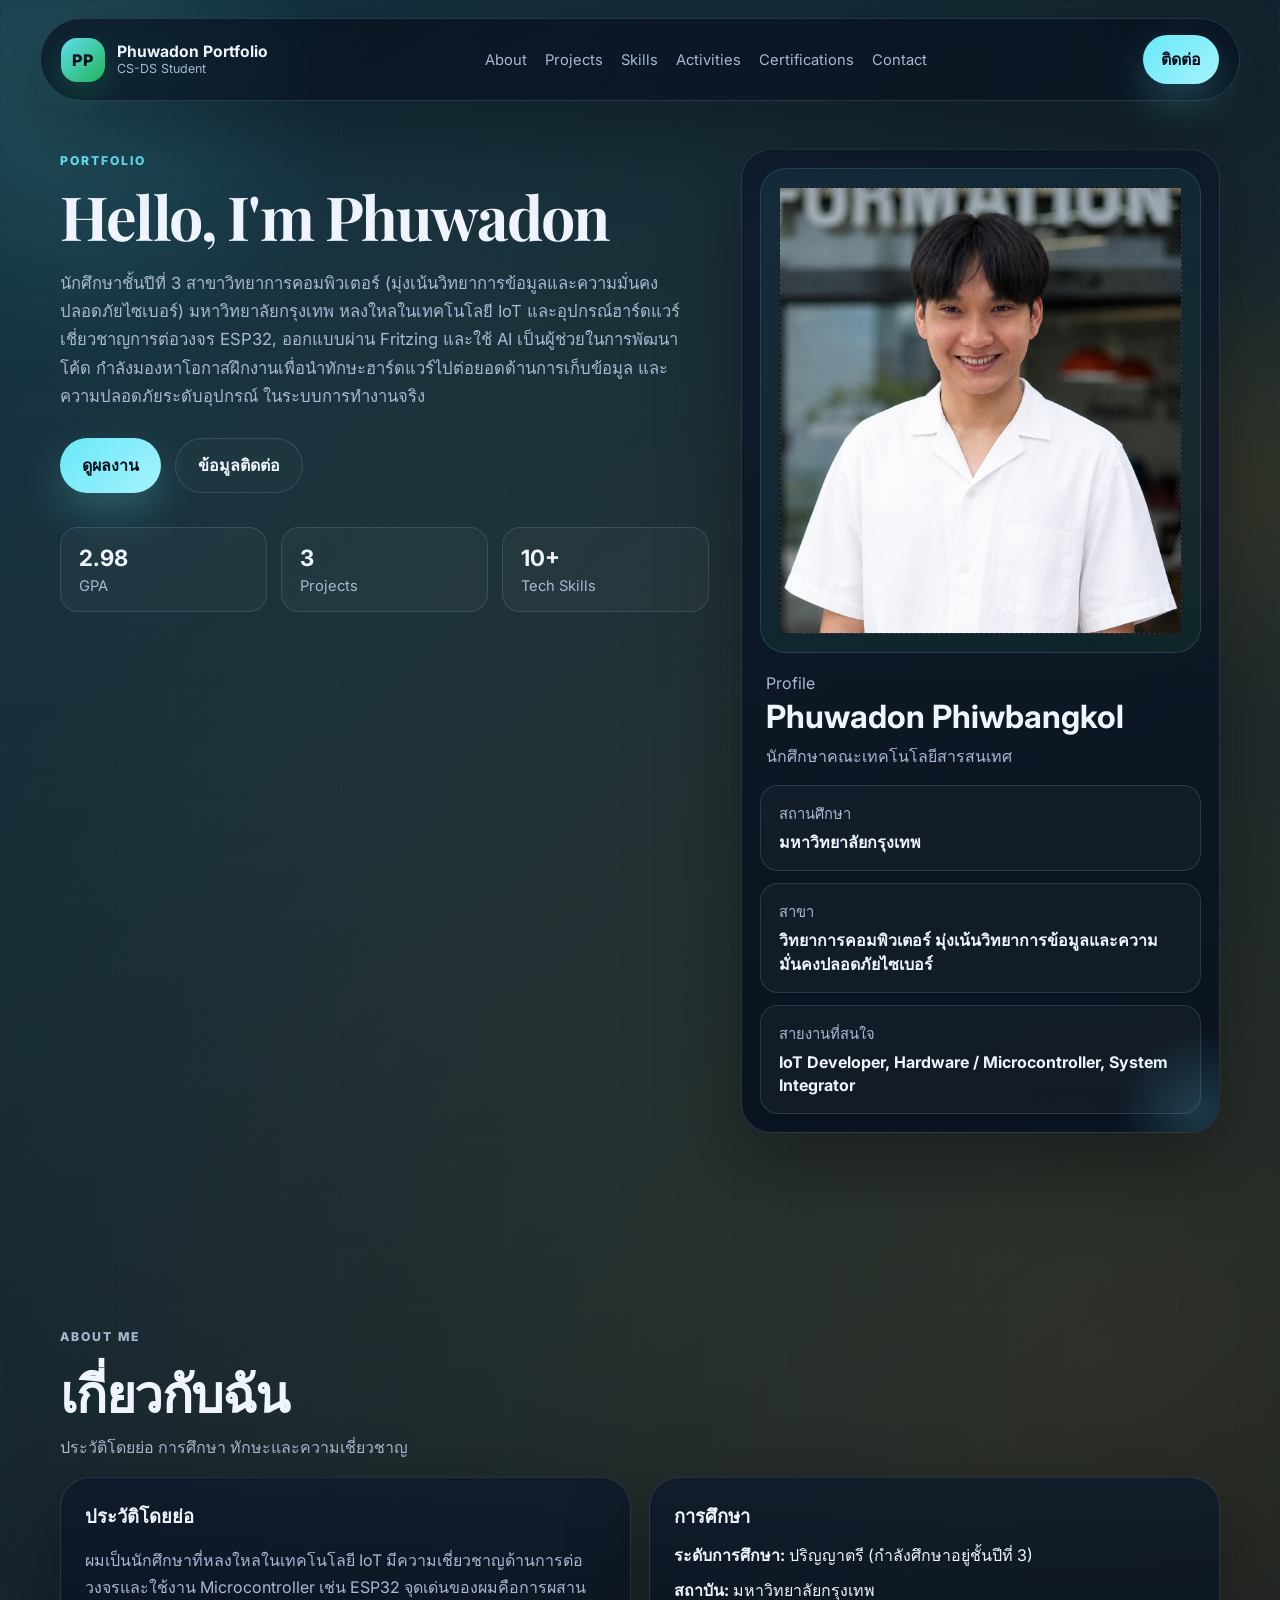
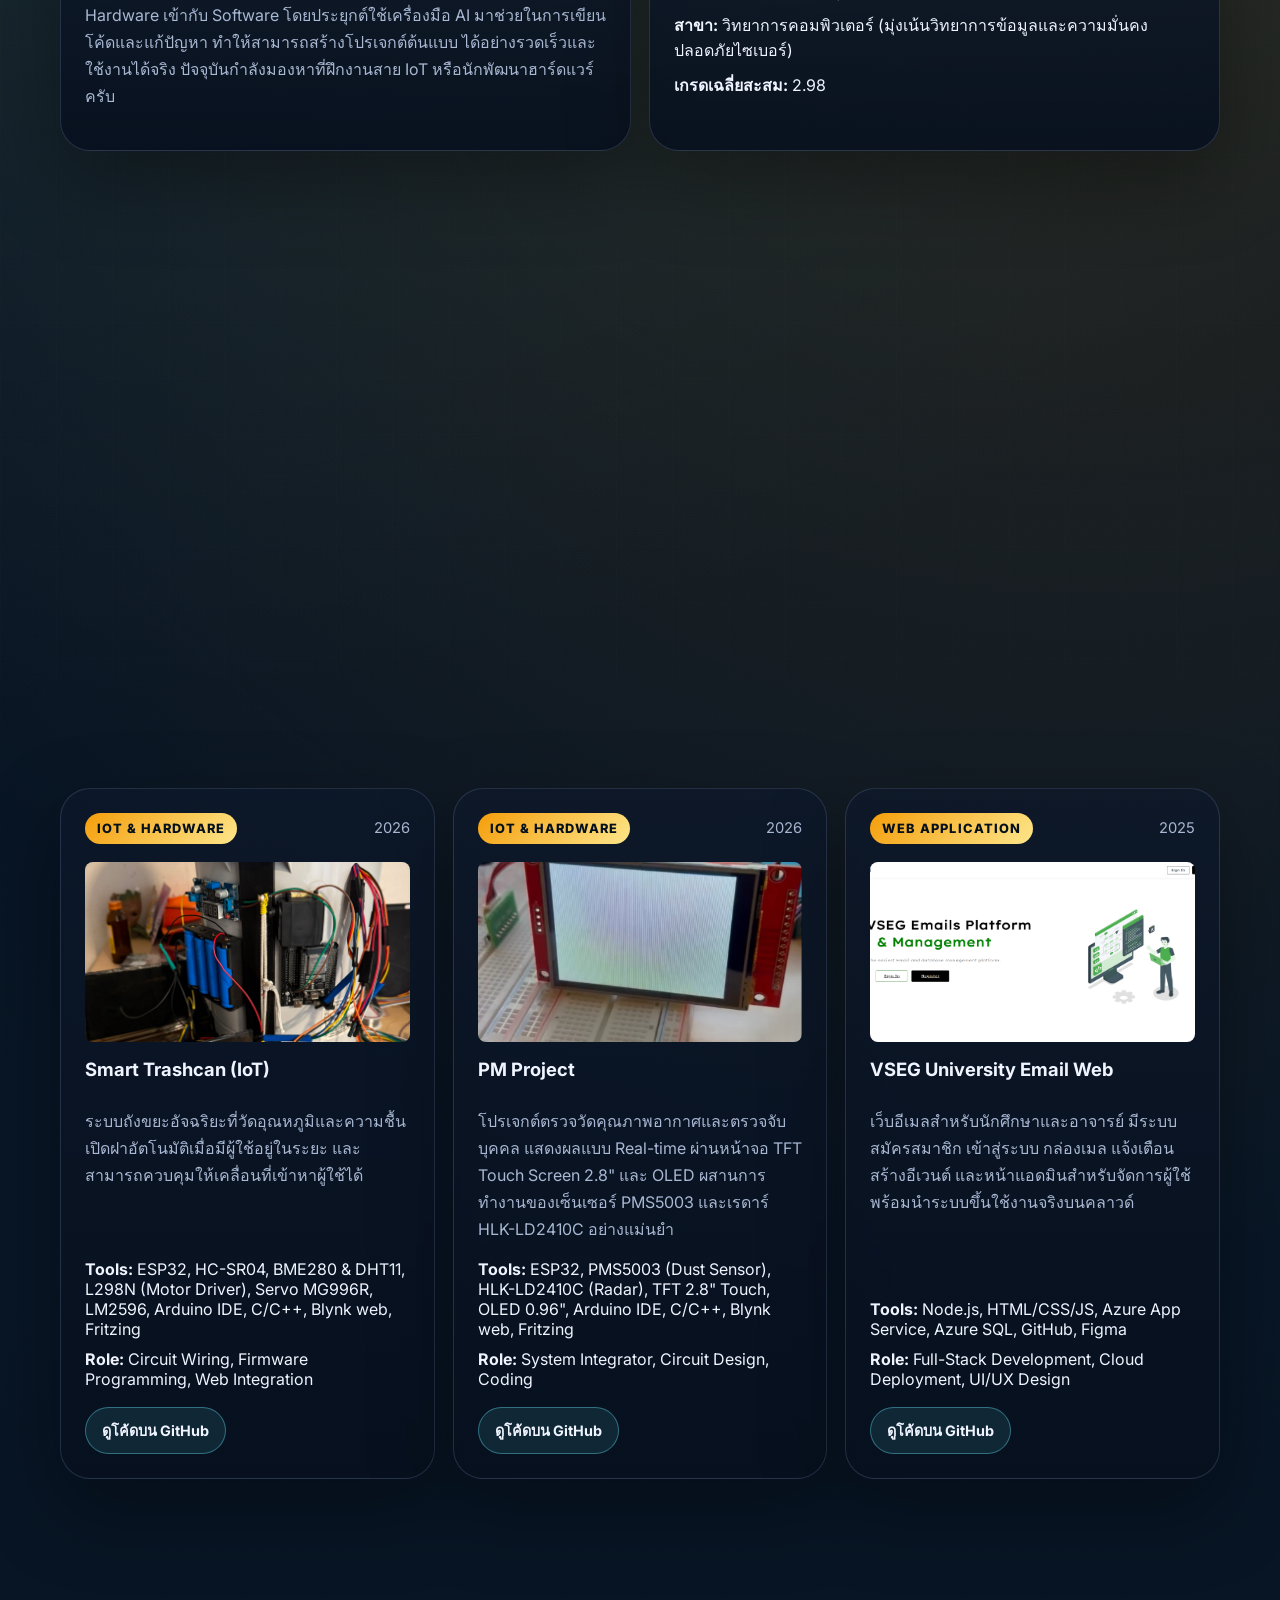
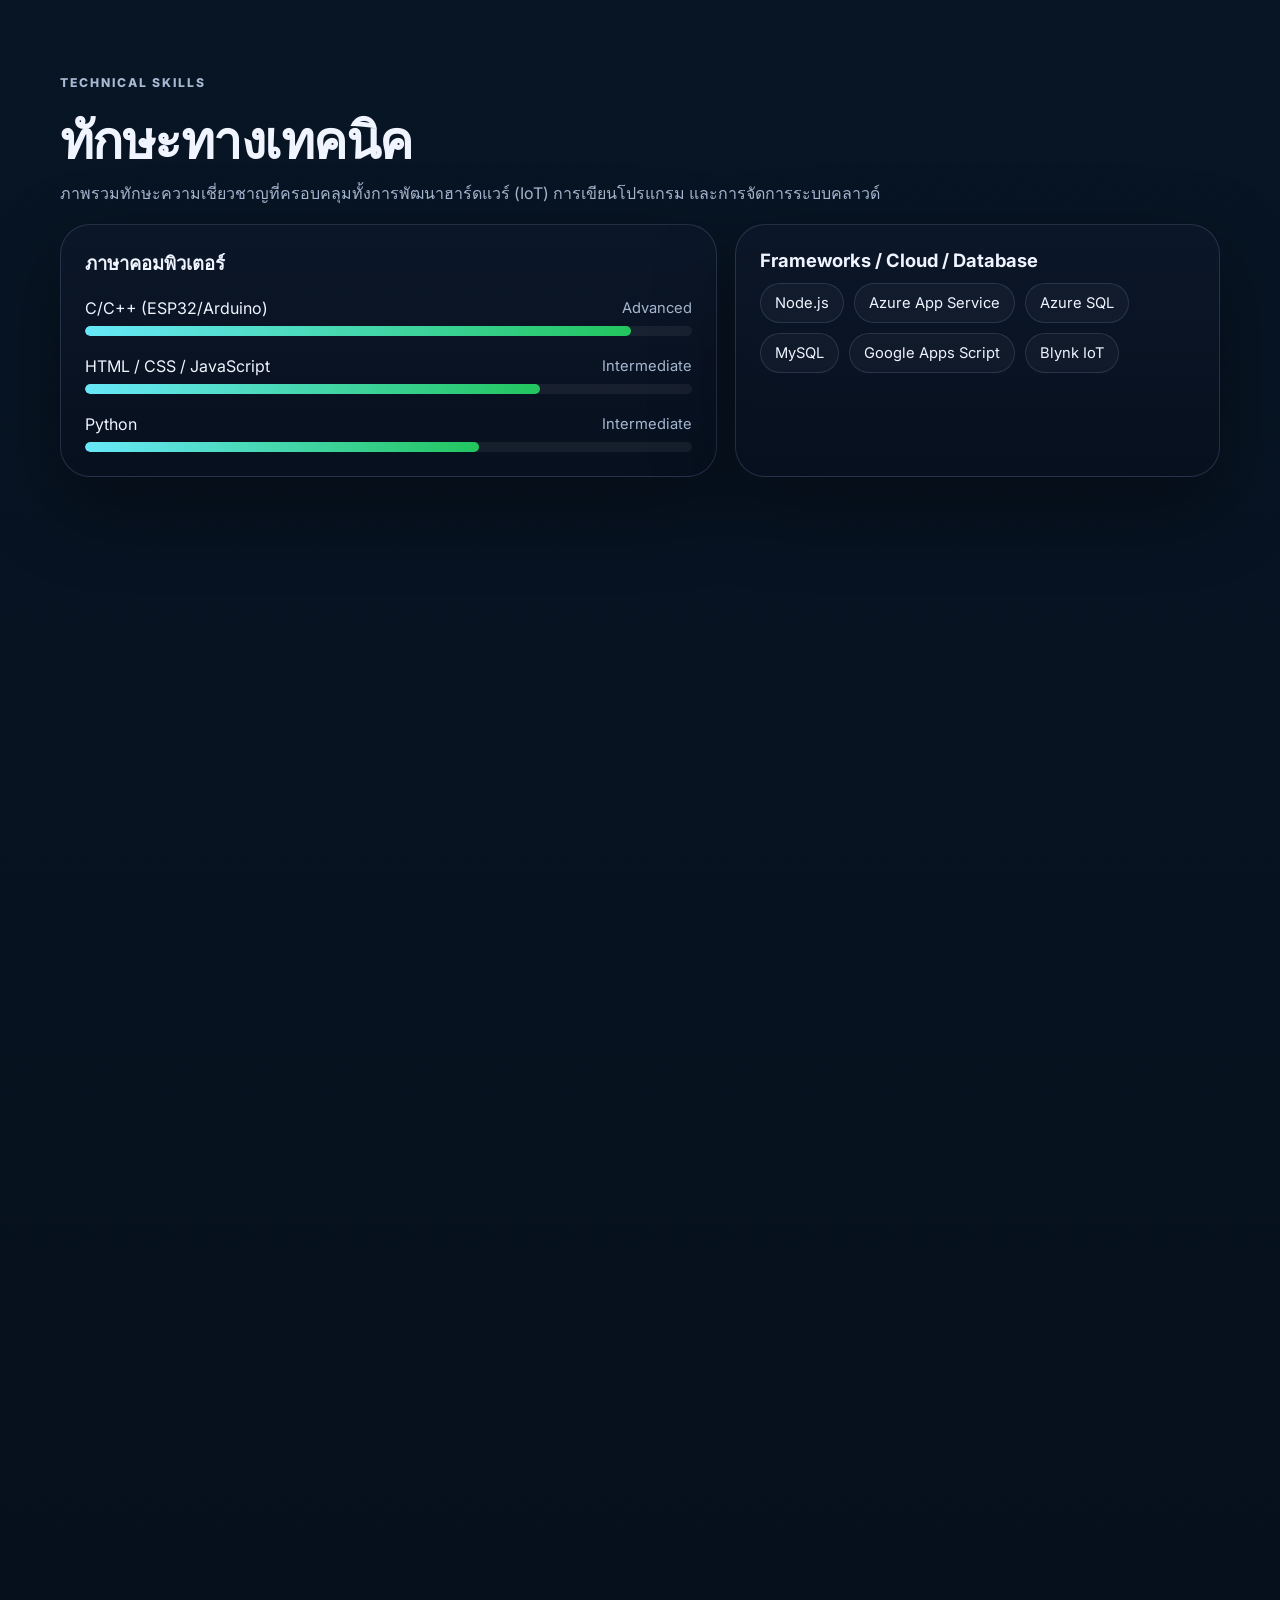
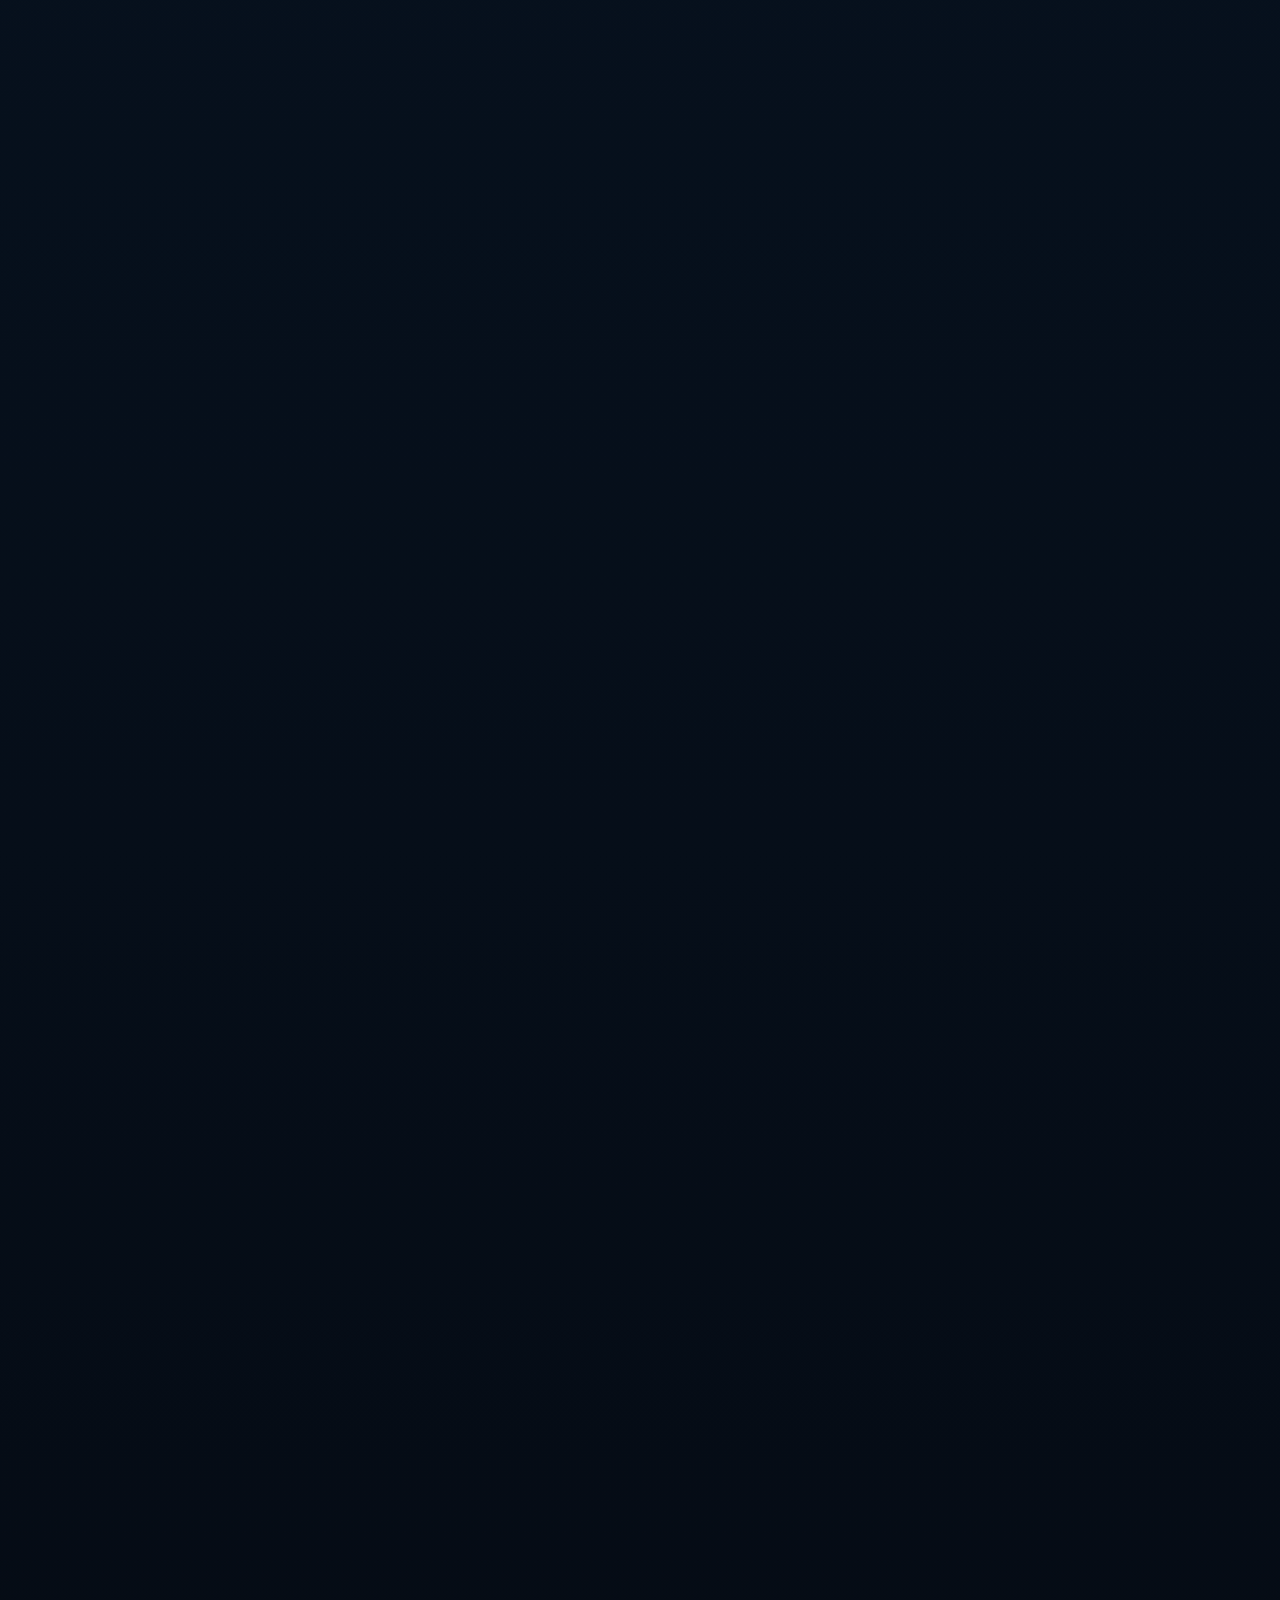
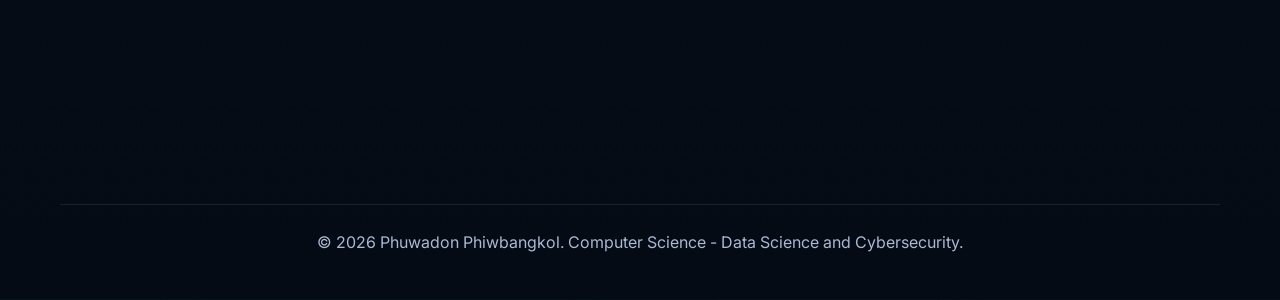
==== index.html @ 5032cbe2 "Initial portfolio" ====
<!doctype html>
<html lang="th">
  <head>
    <meta charset="UTF-8" />
    <meta name="viewport" content="width=device-width, initial-scale=1.0" />
    <meta name="description" content="Web Portfolio" />
    <title>Web Portfolio | Phuwadon Phiwbangkol</title>
    <link rel="preconnect" href="https://fonts.googleapis.com" />
    <link rel="preconnect" href="https://fonts.gstatic.com" crossorigin />
    <link href="https://fonts.googleapis.com/css2?family=Inter:wght@400;500;600;700;800&family=Playfair+Display:wght@600;700;800&display=swap" rel="stylesheet" />
    <link rel="stylesheet" href="style.css" />
  </head>
  <body>
    <div class="aurora aurora-left"></div>
    <div class="aurora aurora-right"></div>

    <header class="topbar">
      <a class="brand" href="#home" aria-label="ไปยังหน้าแรก">
        <span class="brand-mark">PP</span>
        <span class="brand-text">
          <strong>Phuwadon Portfolio</strong>
          <small>CS-DS Student</small>
        </span>
      </a>

      <nav class="nav" aria-label="เมนูหลัก">
        <a href="#about">About</a>
        <a href="#projects">Projects</a>
        <a href="#skills">Skills</a>
        <a href="#activities">Activities</a>
        <a href="#certifications">Certifications</a>
        <a href="#contact">Contact</a>
      </nav>

      <a class="cta cta-small" href="#contact">ติดต่อ</a>
    </header>

    <main>
      <section class="hero section" id="home">
        <div class="hero-copy reveal">
          <p class="eyebrow">Portfolio</p>
          <h1>Hello, I'm Phuwadon</h1>
          <p class="hero-text">
            นักศึกษาชั้นปีที่ 3 สาขาวิทยาการคอมพิวเตอร์ (มุ่งเน้นวิทยาการข้อมูลและความมั่นคงปลอดภัยไซเบอร์) มหาวิทยาลัยกรุงเทพ หลงใหลในเทคโนโลยี IoT และอุปกรณ์ฮาร์ดแวร์ เชี่ยวชาญการต่อวงจร ESP32, ออกแบบผ่าน Fritzing และใช้ AI เป็นผู้ช่วยในการพัฒนาโค้ด กำลังมองหาโอกาสฝึกงานเพื่อนำทักษะฮาร์ดแวร์ไปต่อยอดด้านการเก็บข้อมูล และความปลอดภัยระดับอุปกรณ์ ในระบบการทำงานจริง
          </p>

          <div class="hero-actions">
            <a class="cta" href="#projects">ดูผลงาน</a>
            <a class="ghost" href="#contact">ข้อมูลติดต่อ</a>
          </div>

          <div class="hero-stats">
            <article>
                <strong>2.98</strong>
                <span>GPA</span>
            </article>
            <article>
                <strong>3</strong>
                <span>Projects</span>
            </article>
            <article>
                <strong>10+</strong>
                <span>Tech Skills</span>
            </article>
            </div>
        </div>

        <div class="hero-card reveal">
          <div class="profile-frame">
            <div class="profile-avatar" aria-hidden="true">
              <img data-caption="รูปโปรไฟล์ของ Phuwadon Phiwbangkol" src="images/Profile.png" alt="รูปโปรไฟล์ของ Phuwadon Phiwbangkol" style="width: 100%; height: 100%; object-fit: cover;">
            </div>
          </div>
          <div class="profile-info">
            <p class="profile-tag">Profile</p>
            <h2>Phuwadon Phiwbangkol</h2>
            <p class="profile-role">นักศึกษาคณะเทคโนโลยีสารสนเทศ</p>
          </div>
          <div class="quick-facts">
            <div>
              <span>สถานศึกษา</span>
              <strong>มหาวิทยาลัยกรุงเทพ</strong>
            </div>
            <div>
              <span>สาขา</span>
              <strong>วิทยาการคอมพิวเตอร์ มุ่งเน้นวิทยาการข้อมูลและความมั่นคงปลอดภัยไซเบอร์</strong>
            </div>
            <div>
              <span>สายงานที่สนใจ</span>
              <strong>IoT Developer, Hardware / Microcontroller, System Integrator</strong>
            </div>
          </div>
        </div>
      </section>

      <section class="section split-section" id="about">
        <div class="section-heading reveal">
          <p class="eyebrow">About Me</p>
          <h2>เกี่ยวกับฉัน</h2>
          <p>ประวัติโดยย่อ การศึกษา ทักษะและความเชี่ยวชาญ</p>
        </div>

        <div class="info-grid">
          <article class="panel reveal">
            <h3>ประวัติโดยย่อ</h3>
            <p>
              ผมเป็นนักศึกษาที่หลงใหลในเทคโนโลยี IoT มีความเชี่ยวชาญด้านการต่อวงจรและใช้งาน Microcontroller เช่น ESP32 จุดเด่นของผมคือการผสาน Hardware เข้ากับ Software โดยประยุกต์ใช้เครื่องมือ AI มาช่วยในการเขียนโค้ดและแก้ปัญหา ทำให้สามารถสร้างโปรเจกต์ต้นแบบ ได้อย่างรวดเร็วและใช้งานได้จริง ปัจจุบันกำลังมองหาที่ฝึกงานสาย IoT หรือนักพัฒนาฮาร์ดแวร์ครับ
            </p>
          </article>

          <article class="panel reveal">
            <h3>การศึกษา</h3>
            <ul class="detail-list">
              <li><strong>ระดับการศึกษา:</strong> ปริญญาตรี (กำลังศึกษาอยู่ชั้นปีที่ 3)</li>
              <li><strong>สถาบัน:</strong> มหาวิทยาลัยกรุงเทพ</li>
              <li><strong>สาขา:</strong> วิทยาการคอมพิวเตอร์ (มุ่งเน้นวิทยาการข้อมูลและความมั่นคงปลอดภัยไซเบอร์)</li>
              <li><strong>เกรดเฉลี่ยสะสม:</strong> 2.98</li>
            </ul>
          </article>

          <article class="panel reveal">
            <h3>ทักษะและความเชี่ยวชาญ</h3>
            <ul class="chips">
              <li>ESP32 / Arduino</li>
              <li>Circuit & Wiring</li>
              <li>IoT & Sensors</li>
              <li>Fritzing</li>
              <li>Figma (UI/UX Design)</li>
              <li>AI-Assisted Coding</li>
              <li>HTML / CSS / JS</li>
              <li>C/C++ & Python</li>
              <li>Google Apps Script</li>
            </ul>
          </article>

          <article class="panel reveal">
            <h3>ประสบการณ์ที่เกี่ยวข้อง</h3>
            <p>
              ผมได้ผ่านการทำโปรเจกต์รายวิชามาหลายชิ้น ทั้งด้าน IoT และระบบเว็บไซต์ โดยรับผิดชอบตั้งแต่การออกแบบและต่อวงจรไมโครคอนโทรลเลอร์ (ESP32) การวางโครงสร้าง UI/UX ผ่าน Figma ไปจนถึงการเขียนโค้ดจริง นอกจากนี้ยังใช้ Git ในการทำงานร่วมกับทีม ซึ่งทำให้ผมเข้าใจภาพรวมของการพัฒนาระบบตั้งแต่การรับค่าจากฮาร์ดแวร์ไปจนถึงการแสดงผลบนซอฟต์แวร์ครับ
            </p>
          </article>
        </div>
      </section>

      <section class="section" id="projects">
        <div class="section-heading reveal">
          <p class="eyebrow">Projects</p>
          <h2>ผลงานเด่น</h2>
          <p>รวมผลงานโปรเจกต์ที่ครอบคลุมทั้งด้าน Hardware (IoT) และ Web Application (Full-Stack)</p>
        </div>

        <div class="card-grid">
          <article class="project-card project-link-card reveal" data-href="project-smart-trashcan.html" tabindex="0" aria-label="ดูรายละเอียดโปรเจกต์ Smart Trashcan">
            <div class="project-top">
              <span class="project-badge">IoT & Hardware</span>
              <span class="project-year">2026</span>
            </div>
            <div class="project-image" style="margin-bottom: 16px; border-radius: 8px; overflow: hidden;">
              <img src="PJ/Pj1_ST/realbin.jpg" alt="ชื่อโปรเจกต์" style="width: 100%; height: 180px; object-fit: cover; display: block;">
            </div>
            <h3>Smart Trashcan (IoT)</h3>
            <p>ระบบถังขยะอัจฉริยะที่วัดอุณหภูมิและความชื้น เปิดฝาอัตโนมัติเมื่อมีผู้ใช้อยู่ในระยะ และสามารถควบคุมให้เคลื่อนที่เข้าหาผู้ใช้ได้</p>
            <ul class="project-meta">
              <li><strong>Tools:</strong> ESP32, HC-SR04, BME280 & DHT11, L298N (Motor Driver), Servo MG996R, LM2596, Arduino IDE, C/C++, Blynk web, Fritzing</li>
              <li><strong>Role:</strong> Circuit Wiring, Firmware Programming, Web Integration</li>
            </ul>
            <div class="project-actions">
              <a class="project-button" href="https://github.com/Phuwadon999/Smart_TrashCan" target="_blank" rel="noreferrer noopener">ดูโค้ดบน GitHub</a>
            </div>
          </article>

          <article class="project-card project-link-card reveal" data-href="project-pm.html" tabindex="0" aria-label="ดูรายละเอียดโปรเจกต์ PM">
            <div class="project-top">
              <span class="project-badge">IoT & Hardware</span>
              <span class="project-year">2026</span>
            </div>
            <div class="project-image" style="margin-bottom: 16px; border-radius: 8px; overflow: hidden;">
              <img src="PJ/Pj2_PM/pm_real.jpg" alt="ชื่อโปรเจกต์" style="width: 100%; height: 180px; object-fit: cover; display: block;">
            </div>
            <h3>PM Project</h3>
            <p>โปรเจกต์ตรวจวัดคุณภาพอากาศและตรวจจับบุคคล แสดงผลแบบ Real-time ผ่านหน้าจอ TFT Touch Screen 2.8" และ OLED ผสานการทำงานของเซ็นเซอร์ PMS5003 และเรดาร์ HLK-LD2410C อย่างแม่นยำ</p>
            <ul class="project-meta">
              <li><strong>Tools:</strong> ESP32, PMS5003 (Dust Sensor), HLK-LD2410C (Radar), TFT 2.8" Touch, OLED 0.96", Arduino IDE, C/C++, Blynk web, Fritzing</li>
              <li><strong>Role:</strong> System Integrator, Circuit Design, Coding</li>
            </ul>
            <div class="project-actions">
              <a class="project-button" href="https://github.com/Phuwadon999/PM" target="_blank" rel="noreferrer noopener">ดูโค้ดบน GitHub</a>
            </div>
          </article>

          <article class="project-card project-link-card reveal" data-href="project-vseg-email.html" tabindex="0" aria-label="ดูรายละเอียดโปรเจกต์ VSEG Email">
            <div class="project-top">
              <span class="project-badge">Web Application</span>
              <span class="project-year">2025</span>
            </div>
            <div class="project-image" style="margin-bottom: 16px; border-radius: 8px; overflow: hidden;">
              <img src="PJ/Pj3_emailweb/Homepage.png" alt="ชื่อโปรเจกต์" style="width: 100%; height: 180px; object-fit: cover; display: block;">
            </div>
            <h3>VSEG University Email Web</h3>
            <p>เว็บอีเมลสำหรับนักศึกษาและอาจารย์ มีระบบสมัครสมาชิก เข้าสู่ระบบ กล่องเมล แจ้งเตือน สร้างอีเวนต์ และหน้าแอดมินสำหรับจัดการผู้ใช้ พร้อมนำระบบขึ้นใช้งานจริงบนคลาวด์</p>
            <ul class="project-meta">
              <li><strong>Tools:</strong> Node.js, HTML/CSS/JS, Azure App Service, Azure SQL, GitHub, Figma</li>
              <li><strong>Role:</strong> Full-Stack Development, Cloud Deployment, UI/UX Design</li>
            </ul>
            <div class="project-actions">
              <a class="project-button" href="https://github.com/Phuwadon999/VSEG" target="_blank" rel="noreferrer noopener">ดูโค้ดบน GitHub</a>
            </div>
          </article>
        </div>
      </section>

      <section class="section" id="skills">
        <div class="section-heading reveal">
          <p class="eyebrow">Technical Skills</p>
          <h2>ทักษะทางเทคนิค</h2>
          <p>ภาพรวมทักษะความเชี่ยวชาญที่ครอบคลุมทั้งการพัฒนาฮาร์ดแวร์ (IoT) การเขียนโปรแกรม และการจัดการระบบคลาวด์</p>
        </div>

        <div class="skill-layout">
          <article class="panel reveal">
            <h3>ภาษาคอมพิวเตอร์</h3>
            <div class="skill-item"><span>C/C++ (ESP32/Arduino)</span><span>Advanced</span></div>
            <div class="skill-bar"><i style="width: 90%"></i></div>
            <div class="skill-item"><span>HTML / CSS / JavaScript</span><span>Intermediate</span></div>
            <div class="skill-bar"><i style="width: 75%"></i></div>
            <div class="skill-item"><span>Python</span><span>Intermediate</span></div>
            <div class="skill-bar"><i style="width: 65%"></i></div>
          </article>

          <article class="panel reveal">
            <h3>Frameworks / Cloud / Database</h3>
            <div class="skill-tags">
              <span>Node.js</span>
              <span>Azure App Service</span>
              <span>Azure SQL</span>
              <span>MySQL</span>
              <span>Google Apps Script</span>
              <span>Blynk IoT</span>
            </div>
          </article>

          <article class="panel reveal">
            <h3>เครื่องมือและเทคโนโลยี</h3>
            <ul class="detail-list">
              <li><strong>Hardware:</strong> ESP32, Sensor Modules, Motor Driver, Breadboard</li>
              <li><strong>Design:</strong> Fritzing, Figma</li>
              <li><strong>Coding:</strong> VS Code, Arduino IDE, AI-Assisted</li>
              <li><strong>Version Control:</strong> Git, GitHub</li>
              <li><strong>Deployment:</strong> Azure Cloud, Vercel</li>
            </ul>
          </article>
        </div>
      </section>

      <section class="section" id="activities">
        <div class="section-heading reveal">
          <p class="eyebrow">Activities and Contributions</p>
          <h2>กิจกรรมและการมีส่วนร่วม</h2>
          <p>ประสบการณ์นอกห้องเรียนและการเข้าร่วมสัมมนา เพื่ออัปเดตเทรนด์เทคโนโลยีและเตรียมความพร้อมสู่การทำงานจริง</p>
        </div>

        <div class="card-grid activity-grid">
          <article class="activity-card reveal">
            <div class="activity-image">
              <img class="zoomable" data-caption="BU Cyber Fortress Challenge & Career Expo" src="activity/activity1/a_001.jpg" alt="รูปกิจกรรม BU Cyber Fortress Challenge & Career Expo" />
            </div>
            <h3>BU Cyber Fortress Challenge & Career Expo</h3>
            <p style="color: #94a3b8; font-size: 0.9rem; margin-bottom: 16px;">10 กุมภาพันธ์ 2569 | มหาวิทยาลัยกรุงเทพ</p>
            <p><strong>บทบาท:</strong> เข้าร่วมฟังบรรยายจากผู้เชี่ยวชาญด้าน Tech Company และเก็บข้อมูลจัดทำอินโฟกราฟิก</p>
            <p><strong>สิ่งที่ได้เรียนรู้:</strong> เข้าใจ Requirement ของตลาดแรงงาน ทักษะที่องค์กรต้องการ และแนวทางการเตรียมตัวก่อนออกฝึกงาน/สหกิจศึกษา</p>
          </article>

          <article class="activity-card reveal">
            <div class="activity-image">
              <img class="zoomable" data-caption="IT Empowering Day in the Era of AI" src="activity/activity2/a_002.jpg" alt="รูปกิจกรรม IT Empowering Day in the Era of AI" />
            </div>
            <h3>IT Empowering Day in the Era of AI</h3>
            <p style="color: #94a3b8; font-size: 0.9rem; margin-bottom: 16px;">21 พฤษภาคม 2569 | มหาวิทยาลัยกรุงเทพ</p>
            <p><strong>บทบาท:</strong> เข้าร่วมอัปเดตเทรนด์ AI จากภาคอุตสาหกรรม และศึกษาแนวคิดจากเวที Rising AI Prototype Pitching</p>
            <p><strong>สิ่งที่ได้เรียนรู้:</strong> การนำ AI มาประยุกต์ใช้แก้ปัญหาในธุรกิจจริง แนวทางการนำเสนอโซลูชัน และโอกาสเติบโตในสายงานอนาคต</p>
          </article>
        </div>
      </section>

      <section class="section" id="certifications">
        <div class="section-heading reveal">
          <p class="eyebrow">Certifications</p>
          <h2>ใบรับรองและการอบรม</h2>
          <p>ใบรับรองทักษะทางเทคโนโลยีและภาษาจากองค์กรระดับสากล เพื่อยืนยันมาตรฐานความรู้ที่พร้อมสำหรับการทำงาน</p>
        </div>

        <div class="certificate-grid">
          <article class="certificate-card reveal">
            <div class="certificate-image">
              <img class="zoomable" data-caption="AWS Academy Graduate - Machine Learning Foundations" src="certificate/aws_ml.png" alt="ใบรับรอง AWS Academy Machine Learning Foundations" />
            </div>
            <div class="certificate-body">
              <span class="certificate-year">2026</span>
              <h3>AWS Academy Graduate - Machine Learning Foundations</h3>
              <p>ยืนยันความรู้ความเข้าใจในกระบวนการทำงานของ Machine Learning และการประยุกต์ใช้บริการต่างๆ บนระบบคลาวด์ของ AWS</p>
            </div>
          </article>

          <article class="certificate-card reveal">
            <div class="certificate-image">
              <img class="zoomable" data-caption="AWS Academy Graduate - Generative AI Foundations" src="certificate/aws_genarative_ai.png" alt="ใบรับรอง AWS Academy Generative AI Foundations" />
            </div>
            <div class="certificate-body">
              <span class="certificate-year">2026</span>
              <h3>AWS Academy Graduate - Generative AI Foundations</h3>
              <p>รับรองทักษะด้าน Generative AI ครอบคลุมตั้งแต่พื้นฐานแนวคิด ไปจนถึงการประยุกต์ใช้ Foundation Models เพื่อสร้างโซลูชันใหม่ๆ</p>
            </div>
          </article>

          <article class="certificate-card reveal">
            <div class="certificate-image">
              <img class="zoomable" data-caption="Oracle Certified Foundations Associate" src="certificate/oracle.png" alt="ใบรับรอง Oracle Certified Foundations Associate" />
            </div>
            <div class="certificate-body">
              <span class="certificate-year">2025</span>
              <h3>Oracle Cloud Infrastructure (OCI) Foundations Associate</h3>
              <p>รับรองความรู้พื้นฐานด้าน Cloud Computing และระบบรักษาความปลอดภัยไซเบอร์ บนโครงสร้างพื้นฐานของ Oracle</p>
            </div>
          </article>

          <article class="certificate-card reveal">
            <div class="certificate-image">
              <img class="zoomable" data-caption="English B1.1 - Speexx Certificate" src="certificate/speexx.png" alt="ใบรับรอง Speexx English B1.1" />
            </div>
            <div class="certificate-body">
              <span class="certificate-year">2025</span>
              <h3>English B1.1 - Speexx Certificate</h3>
              <p>ผ่านการประเมินทักษะภาษาอังกฤษตามมาตรฐาน CEFR ระดับ B1 ยืนยันความสามารถในการสื่อสารและการทำงานในสภาพแวดล้อมสากล</p>
            </div>
          </article>
        </div>
      </section>

      <section class="section" id="contact">
        <div class="section-heading reveal">
          <p class="eyebrow">Contact & Social</p>
          <h2>ติดต่อและช่องทางออนไลน์</h2>
          <p>สำหรับการติดต่อสอบถามข้อมูลเพิ่มเติม สามารถติดต่อได้ตามช่องทางด้านล่างครับ</p>
        </div>

        <div class="contact-grid">
          <article class="panel reveal">
            <h3>ข้อมูลติดต่อ</h3>
            <ul class="detail-list">
              <li>Email: Phuwadon.phiw@bumail.net</li>
              <li>Phone: 063-197-5822</li>
              <li>Location: Bangkok, Thailand</li>
            </ul>
          </article>

          <article class="panel reveal">
            <h3>โซเชียลมีเดีย</h3>
            <ul class="social-list">
              <li><a href="https://github.com/Phuwadon999" target="_blank" rel="noopener noreferrer">GitHub</a></li>
              <li><a href="https://line.me/ti/p/uK9Cja1hzD" target="_blank" rel="noopener noreferrer">LINE</a></li>
              <li><a href="https://www.instagram.com/oatter_00?igsh=MWdjOTExYnprZzNndA%3D%3D&utm_source=qr" target="_blank" rel="noopener noreferrer">Instagram</a></li>
            </ul>
          </article>
        </div>
      </section>
    </main>

    <footer class="footer">
      <p>© <span id="year"></span> Phuwadon Phiwbangkol. Computer Science - Data Science and Cybersecurity.</p>
    </footer>

    <script src="script.js"></script>
  </body>
</html>
---- style.css ----
:root {
  color-scheme: dark;
  --bg: #07111f;
  --bg-soft: rgba(11, 20, 35, 0.72);
  --panel: rgba(13, 24, 42, 0.78);
  --panel-strong: rgba(20, 33, 56, 0.96);
  --text: #eff4ff;
  --muted: #a9b8d3;
  --line: rgba(160, 185, 230, 0.18);
  --accent: #67e8f9;
  --accent-strong: #22c55e;
  --accent-2: #f59e0b;
  --shadow: 0 30px 80px rgba(0, 0, 0, 0.35);
  --radius-xl: 30px;
  --radius-lg: 22px;
  --radius-md: 16px;
  --container: min(1160px, calc(100vw - 32px));
}

* {
  box-sizing: border-box;
}

html {
  scroll-behavior: smooth;
}

body {
  margin: 0;
  min-height: 100vh;
  font-family: "Inter", sans-serif;
  color: var(--text);
  background:
    radial-gradient(circle at top left, rgba(103, 232, 249, 0.18), transparent 34%),
    radial-gradient(circle at 85% 20%, rgba(245, 158, 11, 0.15), transparent 28%),
    linear-gradient(180deg, #06101d 0%, #081626 42%, #050b14 100%);
  overflow-x: hidden;
  animation: page-enter 0.7s ease both;
}

body.is-ready {
  animation: page-enter 0.7s ease both;
}

body::before {
  content: "";
  position: fixed;
  inset: 0;
  pointer-events: none;
  background-image:
    linear-gradient(rgba(255, 255, 255, 0.03) 1px, transparent 1px),
    linear-gradient(90deg, rgba(255, 255, 255, 0.03) 1px, transparent 1px);
  background-size: 56px 56px;
  mask-image: linear-gradient(180deg, rgba(0, 0, 0, 0.9), transparent 90%);
  opacity: 0.4;
}

img {
  max-width: 100%;
  display: block;
}

a {
  color: inherit;
  text-decoration: none;
}

.section {
  width: var(--container);
  margin: 0 auto;
  padding: 96px 0;
  position: relative;
}

.topbar {
  width: min(1200px, calc(100vw - 24px));
  margin: 18px auto 0;
  padding: 16px 20px;
  border: 1px solid var(--line);
  background: rgba(8, 16, 30, 0.72);
  backdrop-filter: blur(18px);
  border-radius: 999px;
  display: flex;
  align-items: center;
  justify-content: space-between;
  gap: 16px;
  position: sticky;
  top: 16px;
  z-index: 20;
  box-shadow: var(--shadow);
}

.brand {
  display: flex;
  align-items: center;
  gap: 12px;
  min-width: 0;
}

.brand-mark {
  width: 44px;
  height: 44px;
  border-radius: 16px;
  display: grid;
  place-items: center;
  font-weight: 800;
  letter-spacing: 0.08em;
  background: linear-gradient(135deg, rgba(103, 232, 249, 0.95), rgba(34, 197, 94, 0.9));
  color: #04111d;
  box-shadow: 0 12px 30px rgba(34, 197, 94, 0.2);
}

.brand-text {
  display: grid;
}

.brand-text strong {
  font-size: 0.98rem;
  line-height: 1.1;
}

.brand-text small {
  color: var(--muted);
  font-size: 0.78rem;
}

.nav {
  display: flex;
  align-items: center;
  justify-content: center;
  gap: 18px;
  flex-wrap: wrap;
}

.nav a {
  color: var(--muted);
  font-size: 0.92rem;
  transition: color 0.2s ease, transform 0.2s ease;
}

.nav a:hover {
  color: var(--text);
  transform: translateY(-1px);
}

.cta,
.ghost {
  display: inline-flex;
  align-items: center;
  justify-content: center;
  border-radius: 999px;
  padding: 14px 22px;
  font-weight: 700;
  transition: transform 0.2s ease, box-shadow 0.2s ease, border-color 0.2s ease, background 0.2s ease;
}

.cta {
  color: #04111d;
  background: linear-gradient(135deg, var(--accent), #a5f3fc);
  box-shadow: 0 18px 40px rgba(103, 232, 249, 0.24);
}

.cta:hover,
.ghost:hover {
  transform: translateY(-2px);
}

.ghost {
  border: 1px solid var(--line);
  background: rgba(255, 255, 255, 0.02);
}

.cta-small {
  padding: 12px 18px;
}

.hero {
  display: grid;
  grid-template-columns: 1.15fr 0.85fr;
  gap: 32px;
  align-items: start;
  padding-top: 48px;
}

.hero-copy h1,
.section-heading h2 {
  font-family: "Playfair Display", serif;
  margin: 0;
  line-height: 1.02;
  letter-spacing: -0.03em;
}

.hero-copy h1 {
  font-size: clamp(3.8rem, 6vw, 3.8rem); 
  max-width: 15ch; 
  line-height: 1; 
}

.section-heading h2 {
  font-size: clamp(2.2rem, 4vw, 3.3rem);
}

.eyebrow {
  display: inline-flex;
  align-items: center;
  gap: 10px;
  margin: 0 0 18px;
  color: var(--accent);
  text-transform: uppercase;
  letter-spacing: 0.16em;
  font-size: 0.76rem;
  font-weight: 800;
}

.hero-text,
.section-heading p,
.panel p,
.project-card p,
.activity-card p,
.timeline-item p,
.footer p {
  color: var(--muted);
  line-height: 1.7;
}

.hero-text {
  max-width: 62ch;
  font-size: 1.04rem;
  margin: 22px 0 0;
}

.hero-actions {
  display: flex;
  flex-wrap: wrap;
  gap: 14px;
  margin-top: 28px;
}

.hero-stats {
  display: grid;
  grid-template-columns: repeat(3, minmax(0, 1fr));
  gap: 14px;
  margin-top: 34px;
}

.hero-stats article,
.quick-facts div {
  padding: 16px 18px;
  border: 1px solid var(--line);
  border-radius: 18px;
  background: rgba(255, 255, 255, 0.03);
}

.hero-stats strong {
  display: block;
  font-size: 1.4rem;
  margin-bottom: 4px;
}

.hero-stats span,
.quick-facts span,
.project-year,
.skill-item span:last-child,
.timeline-item span {
  color: var(--muted);
  font-size: 0.92rem;
}

.hero-card,
.panel,
.project-card,
.activity-card,
.timeline {
  border: 1px solid var(--line);
  background: linear-gradient(180deg, var(--panel), rgba(7, 16, 30, 0.9));
  backdrop-filter: blur(18px);
  border-radius: var(--radius-xl);
  box-shadow: var(--shadow);
}

.hero-card {
  padding: 18px;
  position: relative;
  overflow: hidden;
}

.hero-card::after {
  content: "";
  position: absolute;
  inset: auto -70px -70px auto;
  width: 180px;
  height: 180px;
  border-radius: 50%;
  background: radial-gradient(circle, rgba(103, 232, 249, 0.18), transparent 65%);
}

.profile-frame {
  padding: 18px;
  border-radius: 26px;
  border: 1px solid rgba(103, 232, 249, 0.16);
  background: linear-gradient(135deg, rgba(103, 232, 249, 0.08), rgba(34, 197, 94, 0.08));
}

.profile-avatar {
  aspect-ratio: 1 / 1;
  border-radius: 24px;
  display: grid;
  place-items: center;
  background:
    radial-gradient(circle at 30% 25%, rgba(103, 232, 249, 0.22), transparent 30%),
    linear-gradient(140deg, rgba(15, 23, 42, 0.92), rgba(2, 6, 23, 0.96));
  border: 1px dashed rgba(255, 255, 255, 0.16);
  color: var(--muted);
  font-weight: 700;
  letter-spacing: 0.06em;
  text-transform: uppercase;
}

.profile-info {
  padding: 20px 6px 8px;
}

.profile-info h2 {
  margin: 4px 0 8px;
  font-size: 2rem;
}

.profile-tag,
.profile-role {
  margin: 0;
  color: var(--muted);
}

.quick-facts {
  display: grid;
  gap: 12px;
  margin-top: 8px;
}

.quick-facts strong {
  display: block;
  margin-top: 6px;
  line-height: 1.45;
}

.split-section .info-grid,
.skill-layout,
.contact-grid {
  display: grid;
  gap: 18px;
}

.split-section .info-grid,
.contact-grid {
  grid-template-columns: repeat(2, minmax(0, 1fr));
}

.skill-layout {
  grid-template-columns: 1.15fr 0.85fr;
}

.card-grid {
  display: grid;
  grid-template-columns: repeat(3, minmax(0, 1fr));
  gap: 18px;
}

.panel,
.project-card,
.activity-card {
  padding: 24px;
}

.activity-image {
  margin-bottom: 18px;
  border-radius: 20px;
  overflow: hidden;
  background: rgba(255, 255, 255, 0.03);
  border: 1px dashed rgba(255, 255, 255, 0.16);
}

.activity-image img {
  width: 100%;
  height: 180px;
  object-fit: cover;
  display: block;
}

.panel h3,
.project-card h3,
.activity-card h3,
.timeline-item h3 {
  margin: 0 0 12px;
  font-size: 1.15rem;
}

.detail-list,
.social-list,
.project-meta {
  list-style: none;
  padding: 0;
  margin: 0;
  display: grid;
  gap: 10px;
}

.chips,
.skill-tags {
  display: flex;
  flex-wrap: wrap;
  gap: 10px;
  list-style: none;
  padding: 0;
  margin: 0;
}

.chips li,
.skill-tags span {
  padding: 10px 14px;
  border-radius: 999px;
  border: 1px solid rgba(160, 185, 230, 0.16);
  background: rgba(255, 255, 255, 0.03);
  color: var(--text);
  font-size: 0.92rem;
}

.project-card {
  min-height: 100%;
  display: flex;
  flex-direction: column;
}

.project-link-card {
  position: relative;
  overflow: hidden;
  cursor: pointer;
  transition: transform 0.25s ease, border-color 0.25s ease, box-shadow 0.25s ease;
}

.project-link-card::after {
  content: "เพิ่มเติม";
  position: absolute;
  top: 16px;
  right: 16px;
  padding: 8px 12px;
  border-radius: 999px;
  background: rgba(6, 23, 38, 0.85);
  border: 1px solid rgba(103, 232, 249, 0.55);
  color: var(--accent);
  font-size: 0.78rem;
  font-weight: 700;
  letter-spacing: 0.03em;
  opacity: 0;
  transform: translateY(6px);
  transition: opacity 0.22s ease, transform 0.22s ease;
}

.project-link-card:hover,
.project-link-card:focus-visible {
  transform: translateY(-4px);
  border-color: rgba(103, 232, 249, 0.48);
  box-shadow: 0 26px 48px rgba(4, 16, 29, 0.55);
}

.project-actions {
  margin-top: 18px;
}

.project-button {
  display: inline-flex;
  align-items: center;
  justify-content: center;
  padding: 11px 16px;
  border-radius: 999px;
  border: 1px solid rgba(103, 232, 249, 0.38);
  background: rgba(103, 232, 249, 0.1);
  color: var(--text);
  font-weight: 700;
  font-size: 0.9rem;
  transition: transform 0.2s ease, background 0.2s ease, border-color 0.2s ease;
}

.project-button:hover,
.project-button:focus-visible {
  transform: translateY(-2px);
  background: rgba(103, 232, 249, 0.16);
  border-color: rgba(103, 232, 249, 0.6);
}

.zoomable {
  cursor: zoom-in;
}

.image-modal__close {
  border: 0;
  border-radius: 999px;
  padding: 10px 14px;
  background: rgba(255, 255, 255, 0.08);
  color: var(--text);
  font: inherit;
  cursor: pointer;
}

.project-link-card:hover::after,
.project-link-card:focus-visible::after {
  opacity: 1;
  transform: translateY(0);
}

.project-top {
  display: flex;
  align-items: center;
  justify-content: space-between;
  gap: 12px;
  margin-bottom: 18px;
}

.project-badge {
  display: inline-flex;
  align-items: center;
  padding: 8px 12px;
  border-radius: 999px;
  color: #04111d;
  background: linear-gradient(135deg, var(--accent-2), #fde68a);
  font-size: 0.8rem;
  font-weight: 800;
  text-transform: uppercase;
  letter-spacing: 0.08em;
}

.project-meta {
  margin-top: auto;
}

.project-meta strong {
  color: var(--text);
}

.project-meta a,
.social-list a {
  color: var(--accent);
}

.project-meta a:hover,
.social-list a:hover {
  text-decoration: underline;
}

.skill-item {
  display: flex;
  align-items: center;
  justify-content: space-between;
  gap: 12px;
  margin-top: 20px;
  margin-bottom: 8px;
}

.skill-bar {
  height: 10px;
  background: rgba(255, 255, 255, 0.06);
  border-radius: 999px;
  overflow: hidden;
}

.skill-bar i {
  display: block;
  height: 100%;
  border-radius: inherit;
  background: linear-gradient(90deg, var(--accent), var(--accent-strong));
}

.activity-grid {
  grid-template-columns: repeat(3, minmax(0, 1fr));
}

.activity-image {
  height: 180px;
  margin-bottom: 18px;
  border-radius: 20px;
  display: grid;
  place-items: center;
  color: rgba(239, 244, 255, 0.7);
  background:
    linear-gradient(135deg, rgba(103, 232, 249, 0.16), rgba(245, 158, 11, 0.1)),
    radial-gradient(circle at top, rgba(255, 255, 255, 0.08), transparent 55%);
  border: 1px dashed rgba(255, 255, 255, 0.16);
}

.certificate-grid {
  display: grid;
  grid-template-columns: repeat(2, minmax(0, 1fr));
  gap: 18px;
}

.certificate-card {
  border: 1px solid var(--line);
  background: linear-gradient(180deg, var(--panel), rgba(7, 16, 30, 0.92));
  backdrop-filter: blur(18px);
  border-radius: var(--radius-xl);
  box-shadow: var(--shadow);
  overflow: hidden;
  transition: transform 0.22s ease, border-color 0.22s ease, box-shadow 0.22s ease;
}

.certificate-card:hover,
.certificate-card:focus-within {
  transform: translateY(-4px);
  border-color: rgba(103, 232, 249, 0.42);
  box-shadow: 0 30px 70px rgba(0, 0, 0, 0.42);
}

.certificate-image {
  border-radius: 0;
  overflow: hidden;
  background: rgba(255, 255, 255, 0.03);
  border-bottom: 1px solid rgba(160, 185, 230, 0.16);
}

.certificate-image img {
  width: 100%;
  height: 240px;
  object-fit: cover;
  display: block;
}

.certificate-body {
  padding: 18px 18px 20px;
}

.certificate-year {
  display: inline-flex;
  align-items: center;
  margin-bottom: 10px;
  padding: 7px 10px;
  border-radius: 999px;
  border: 1px solid rgba(103, 232, 249, 0.24);
  color: var(--accent);
  font-size: 0.76rem;
  font-weight: 800;
  letter-spacing: 0.08em;
}

.certificate-body h3 {
  margin: 0 0 10px;
  font-size: 1.08rem;
  line-height: 1.35;
}

.certificate-body p {
  margin: 0;
  color: var(--muted);
  line-height: 1.7;
}

.note-panel {
  grid-column: 1 / -1;
}

.footer {
  width: var(--container);
  margin: 0 auto;
  padding: 24px 0 44px;
  border-top: 1px solid rgba(160, 185, 230, 0.12);
}

.footer p {
  margin: 0;
  text-align: center;
}

.reveal {
  opacity: 0;
  transform: translateY(22px);
  transition: opacity 0.8s ease, transform 0.8s ease;
}

.reveal.is-visible {
  opacity: 1;
  transform: translateY(0);
}

.zoomable {
  cursor: zoom-in;
}

.image-modal {
  position: fixed;
  inset: 0;
  display: grid;
  place-items: center;
  padding: 20px;
  background: rgba(2, 8, 16, 0.76);
  backdrop-filter: blur(10px);
  opacity: 0;
  visibility: hidden;
  transition: opacity 0.2s ease, visibility 0.2s ease;
  z-index: 100;
}

.image-modal.is-open {
  opacity: 1;
  visibility: visible;
}

body.modal-open {
  overflow: hidden;
  touch-action: none;
}

.image-modal__panel {
  position: fixed;
  top: 50vh;
  left: 50vw;
  transform: translate(-50%, -50%) scale(0.92);
  transform-origin: center center;
  opacity: 0;
  width: min(1080px, 100%);
  max-height: min(88vh, 900px);
  display: grid;
  gap: 12px;
  transition: opacity 0.2s ease, transform 0.2s ease;
}

.image-modal.is-open .image-modal__panel {
  transform: translate(-50%, -50%) scale(1);
  opacity: 1;
}

.image-modal__frame {
  border-radius: 24px;
  overflow: hidden;
  border: 1px solid rgba(160, 185, 230, 0.18);
  background: rgba(7, 16, 30, 0.96);
  box-shadow: var(--shadow);
}

.image-modal__frame img {
  width: 100%;
  height: auto;
  max-height: 76vh;
  object-fit: contain;
}

.image-modal__caption {
  display: flex;
  align-items: center;
  justify-content: space-between;
  gap: 12px;
  padding: 10px 4px 0;
  color: var(--muted);
}

.image-modal__close {
  border: 0;
  border-radius: 999px;
  padding: 10px 14px;
  background: rgba(255, 255, 255, 0.08);
  color: var(--text);
  font: inherit;
  cursor: pointer;
}

@keyframes page-enter {
  from {
    opacity: 0;
    transform: translateY(10px);
    filter: blur(6px);
  }
  to {
    opacity: 1;
    transform: translateY(0);
    filter: blur(0);
  }
}

.aurora {
  position: fixed;
  width: 520px;
  height: 520px;
  border-radius: 50%;
  filter: blur(64px);
  opacity: 0.28;
  pointer-events: none;
  z-index: -1;
}

.aurora-left {
  top: -180px;
  left: -180px;
  background: radial-gradient(circle, rgba(103, 232, 249, 0.65), transparent 66%);
}

.aurora-right {
  top: 22vh;
  right: -220px;
  background: radial-gradient(circle, rgba(245, 158, 11, 0.5), transparent 64%);
}

@media (max-width: 1080px) {
  .topbar {
    border-radius: 28px;
    flex-wrap: wrap;
  }

  .nav {
    order: 3;
    width: 100%;
    justify-content: flex-start;
  }

  .hero,
  .skill-layout,
  .split-section .info-grid,
  .contact-grid,
  .card-grid,
  .activity-grid {
    grid-template-columns: 1fr;
  }

  .hero-copy h1 {
    max-width: none;
  }
}

@media (max-width: 720px) {
  .section {
    padding: 72px 0;
  }

  .topbar {
    width: min(100vw - 16px, 1200px);
    padding: 14px;
    top: 8px;
  }

  .nav {
    gap: 12px 14px;
  }

  .hero-stats {
    grid-template-columns: 1fr;
  }

  .panel,
  .project-card,
  .activity-card,
  .hero-card {
    border-radius: 24px;
  }

  .timeline-item {
    grid-template-columns: 1fr;
  }

  .certificate-grid {
    grid-template-columns: 1fr;
  }

  .certificate-image img,
  .activity-image img {
    height: 220px;
  }
}
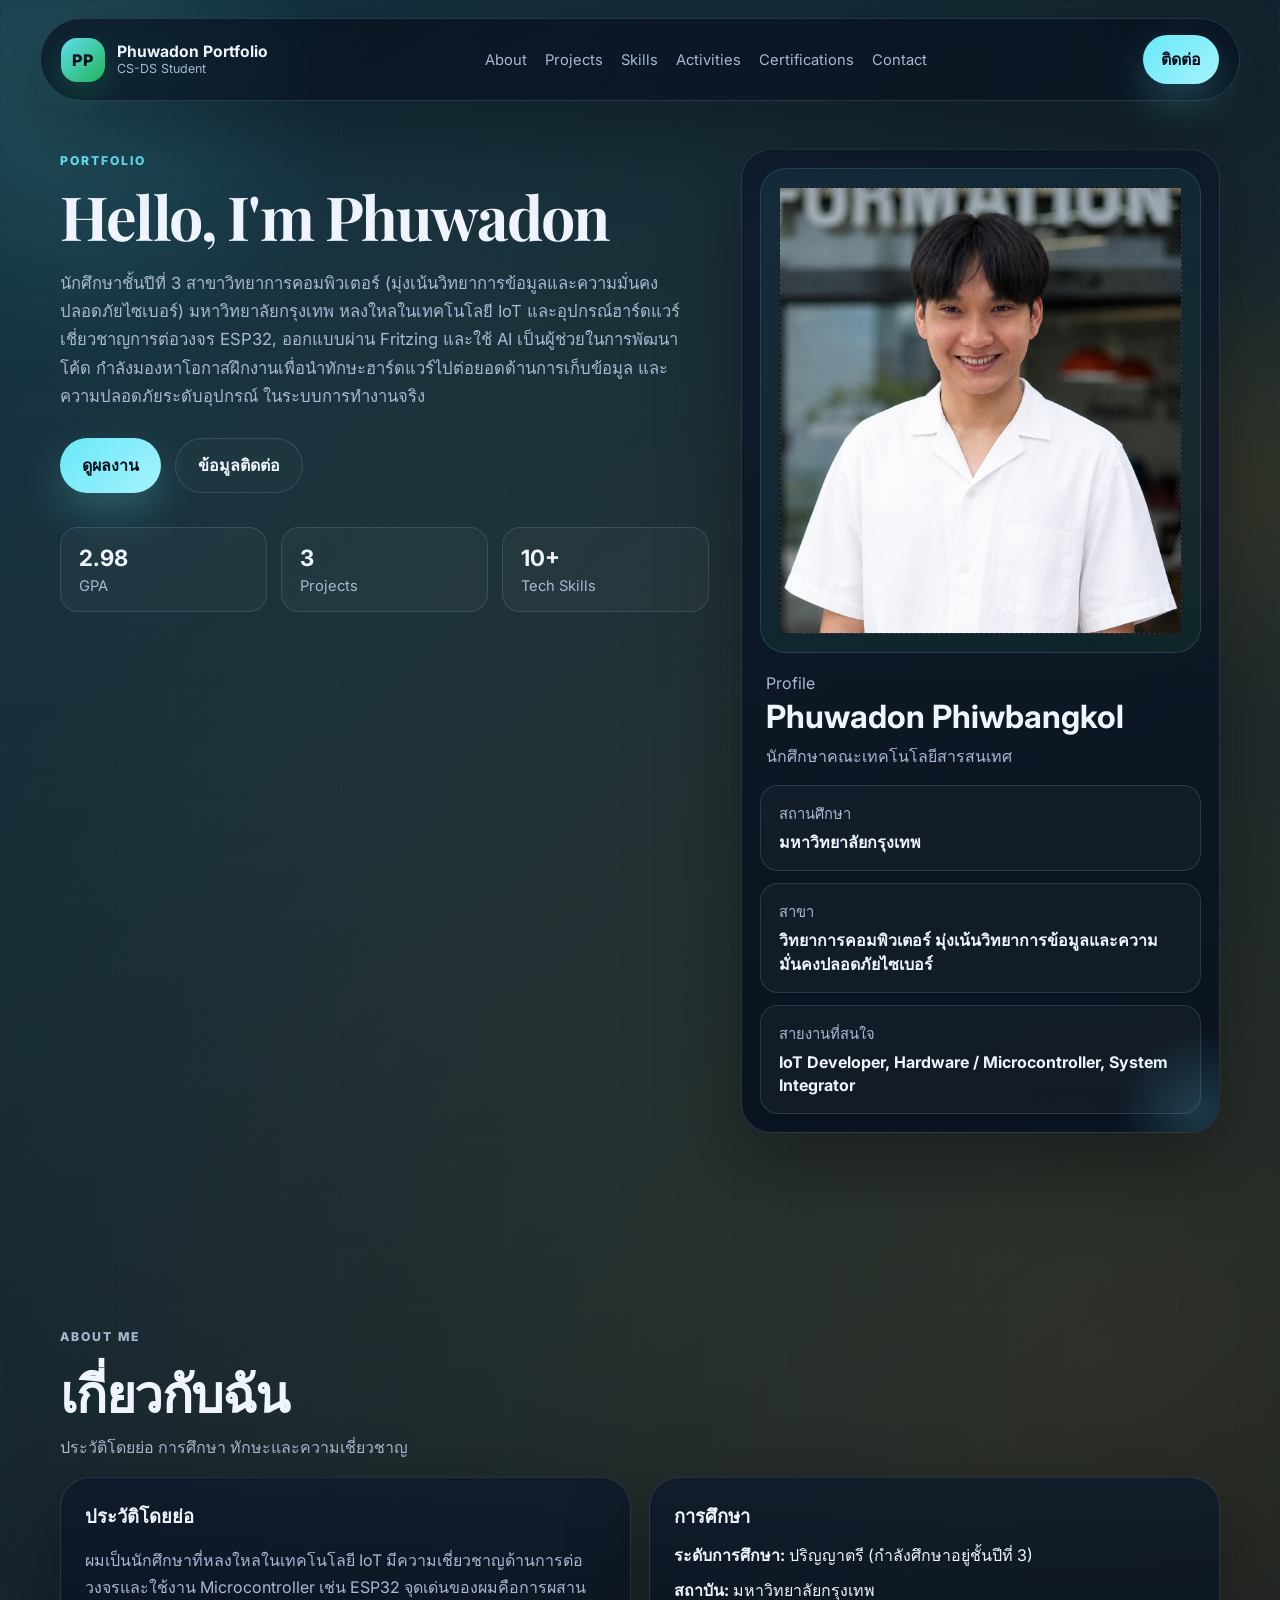
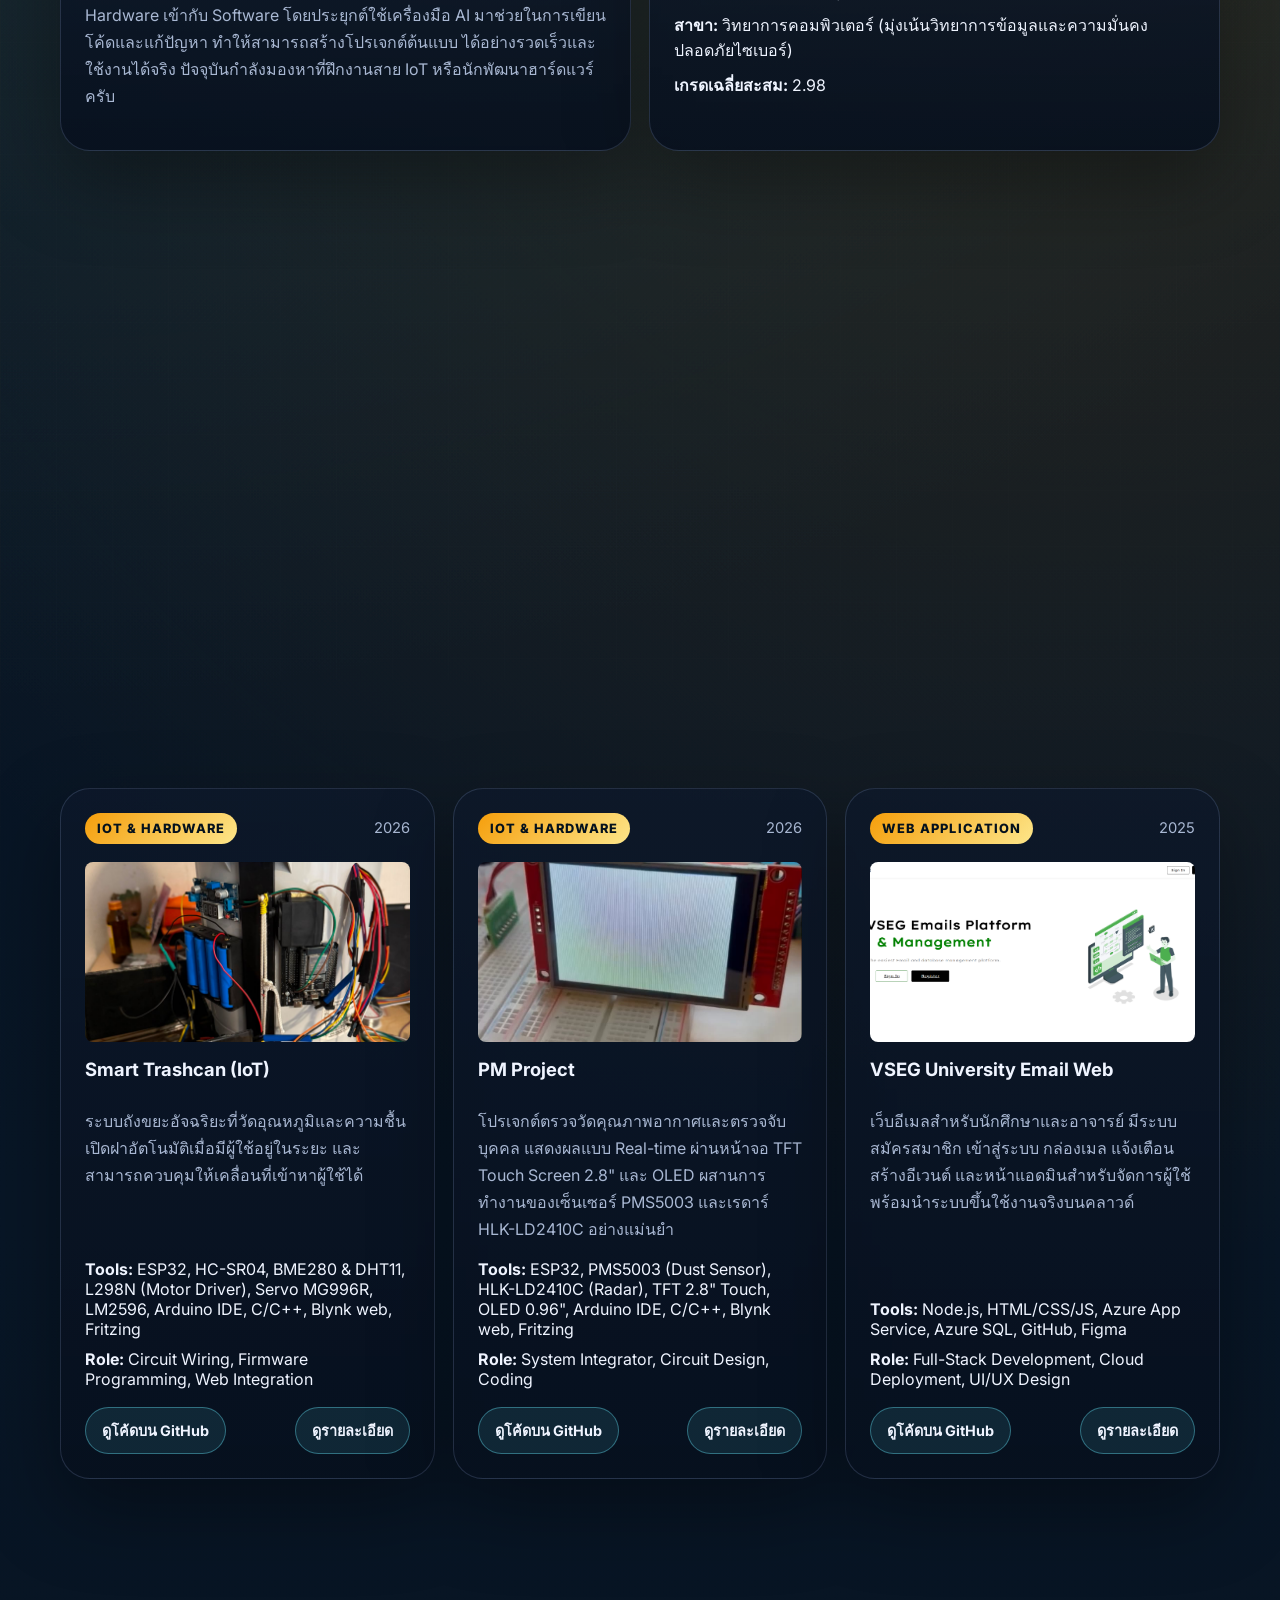
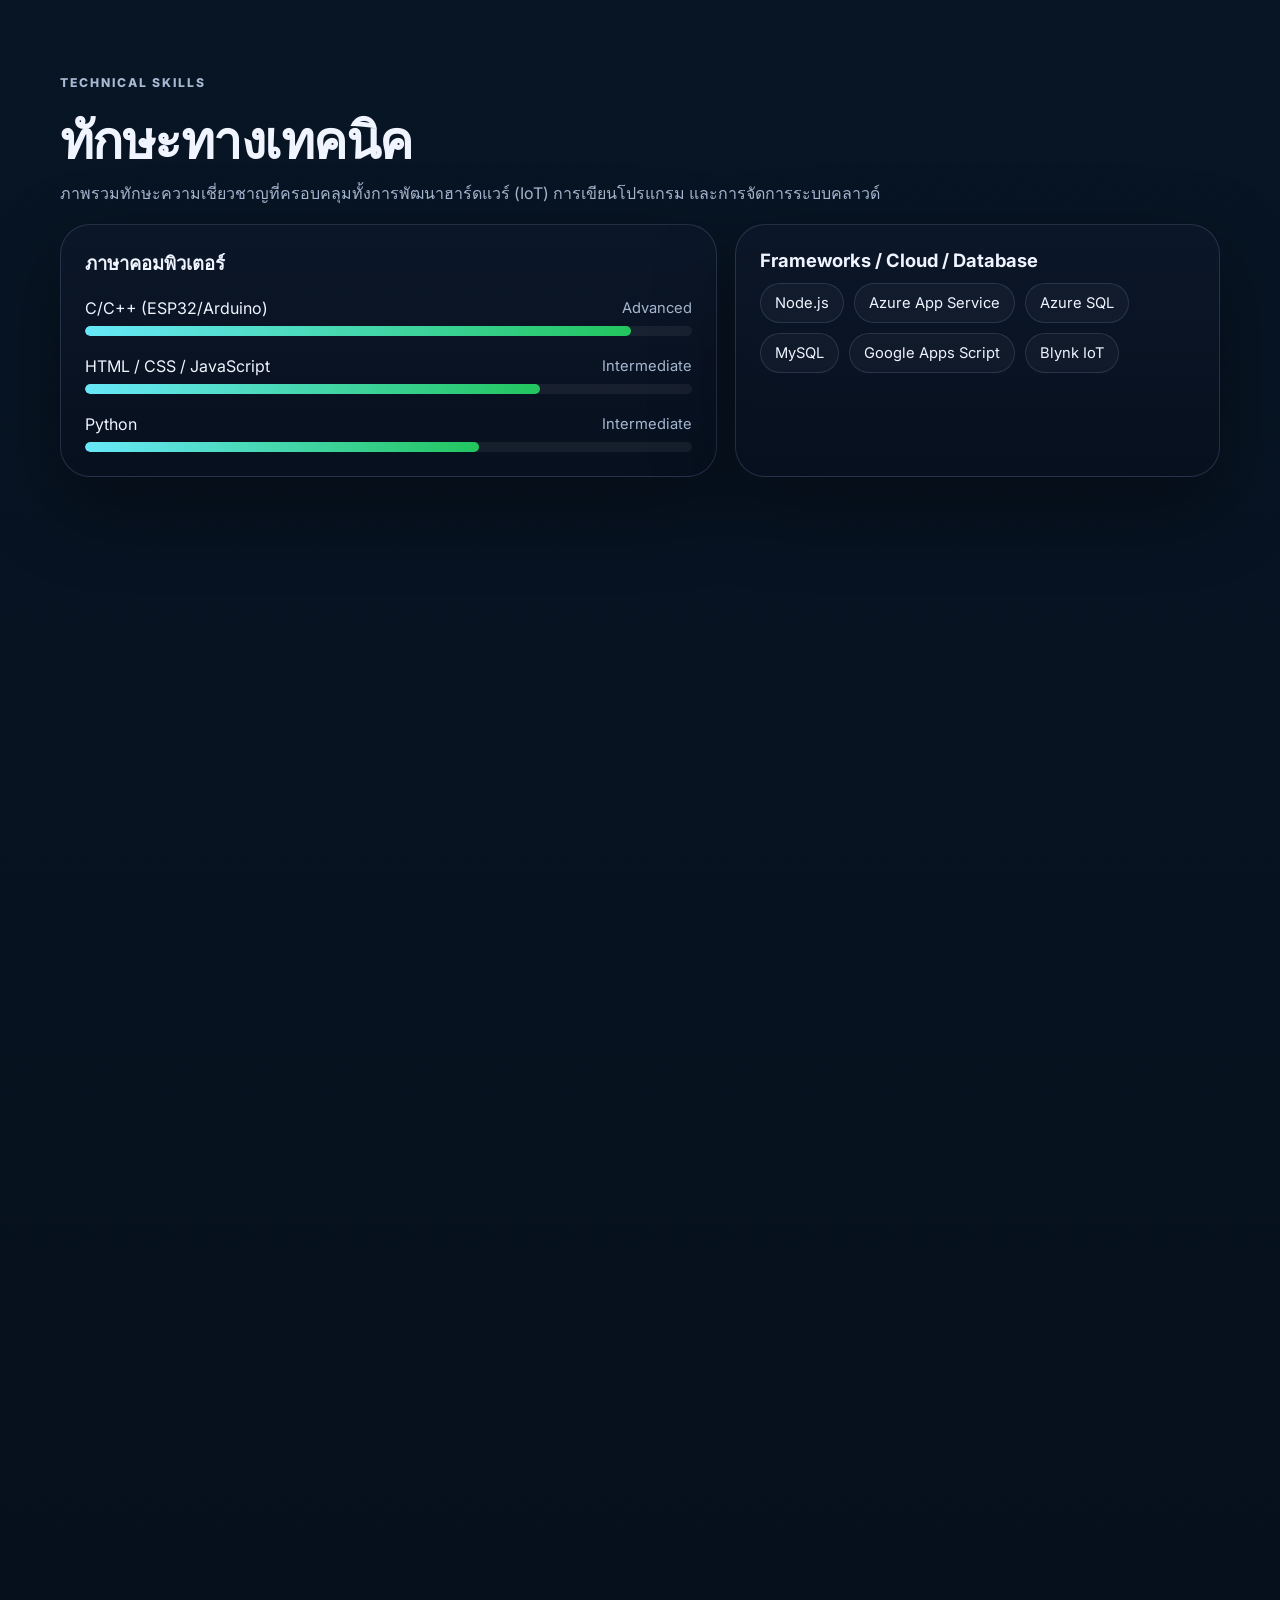
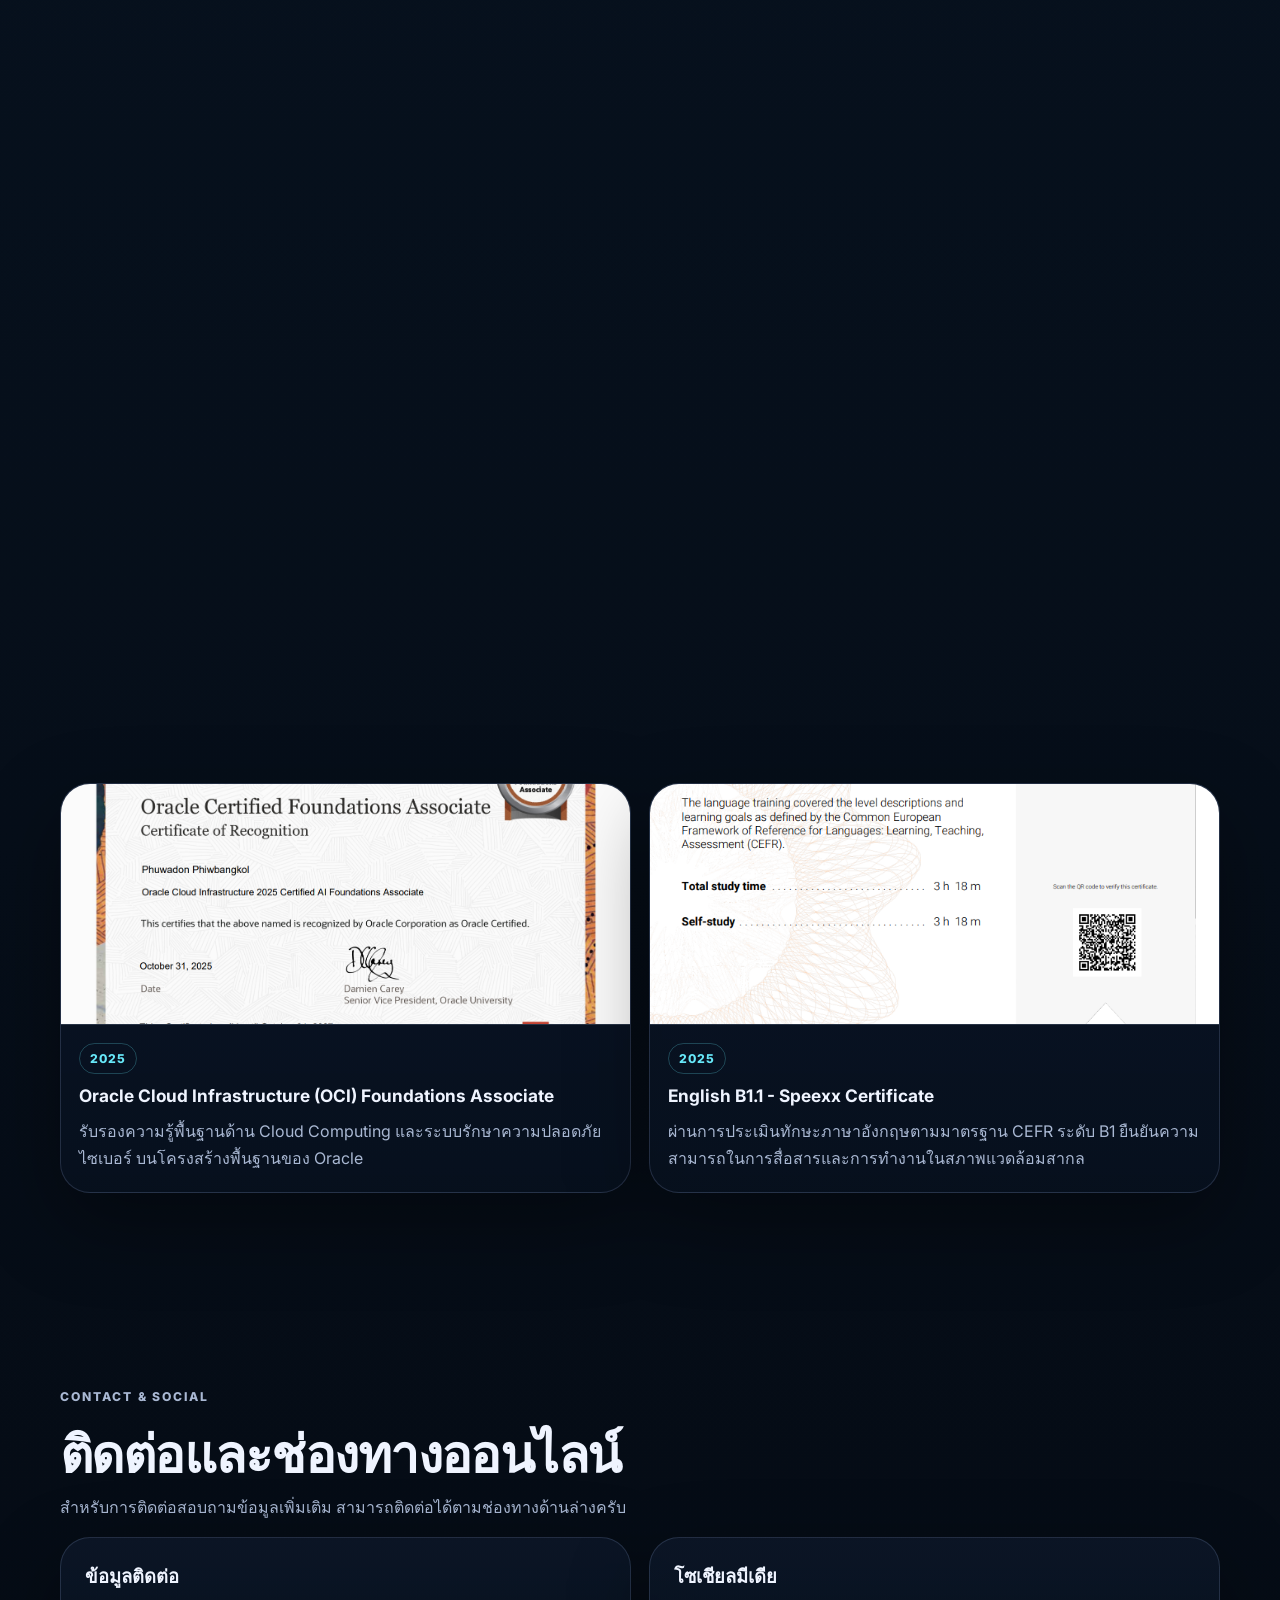
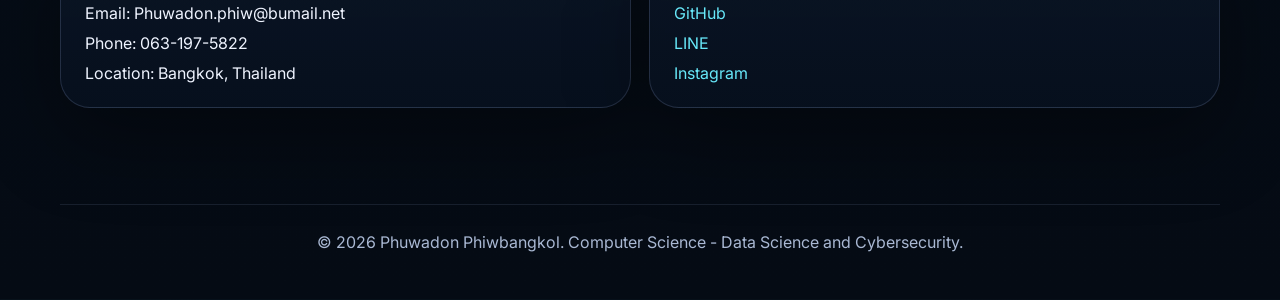
==== commit 2e8b591e: "Update project buttons UI" ====
--- a/index.html
+++ b/index.html
@@ -166,6 +166,7 @@
             </ul>
             <div class="project-actions">
               <a class="project-button" href="https://github.com/Phuwadon999/Smart_TrashCan" target="_blank" rel="noreferrer noopener">ดูโค้ดบน GitHub</a>
+              <a class="project-button" href="project-smart-trashcan.html">ดูรายละเอียด</a>
             </div>
           </article>
 
@@ -185,6 +186,7 @@
             </ul>
             <div class="project-actions">
               <a class="project-button" href="https://github.com/Phuwadon999/PM" target="_blank" rel="noreferrer noopener">ดูโค้ดบน GitHub</a>
+              <a class="project-button" href="project-pm.html">ดูรายละเอียด</a>
             </div>
           </article>
 
@@ -204,6 +206,7 @@
             </ul>
             <div class="project-actions">
               <a class="project-button" href="https://github.com/Phuwadon999/VSEG" target="_blank" rel="noreferrer noopener">ดูโค้ดบน GitHub</a>
+              <a class="project-button" href="project-vseg-email.html">ดูรายละเอียด</a>
             </div>
           </article>
         </div>
--- a/style.css
+++ b/style.css
@@ -464,6 +464,9 @@
 
 .project-actions {
   margin-top: 18px;
+  display: flex;
+  justify-content: space-between;
+  align-items: center;
 }
 
 .project-button {
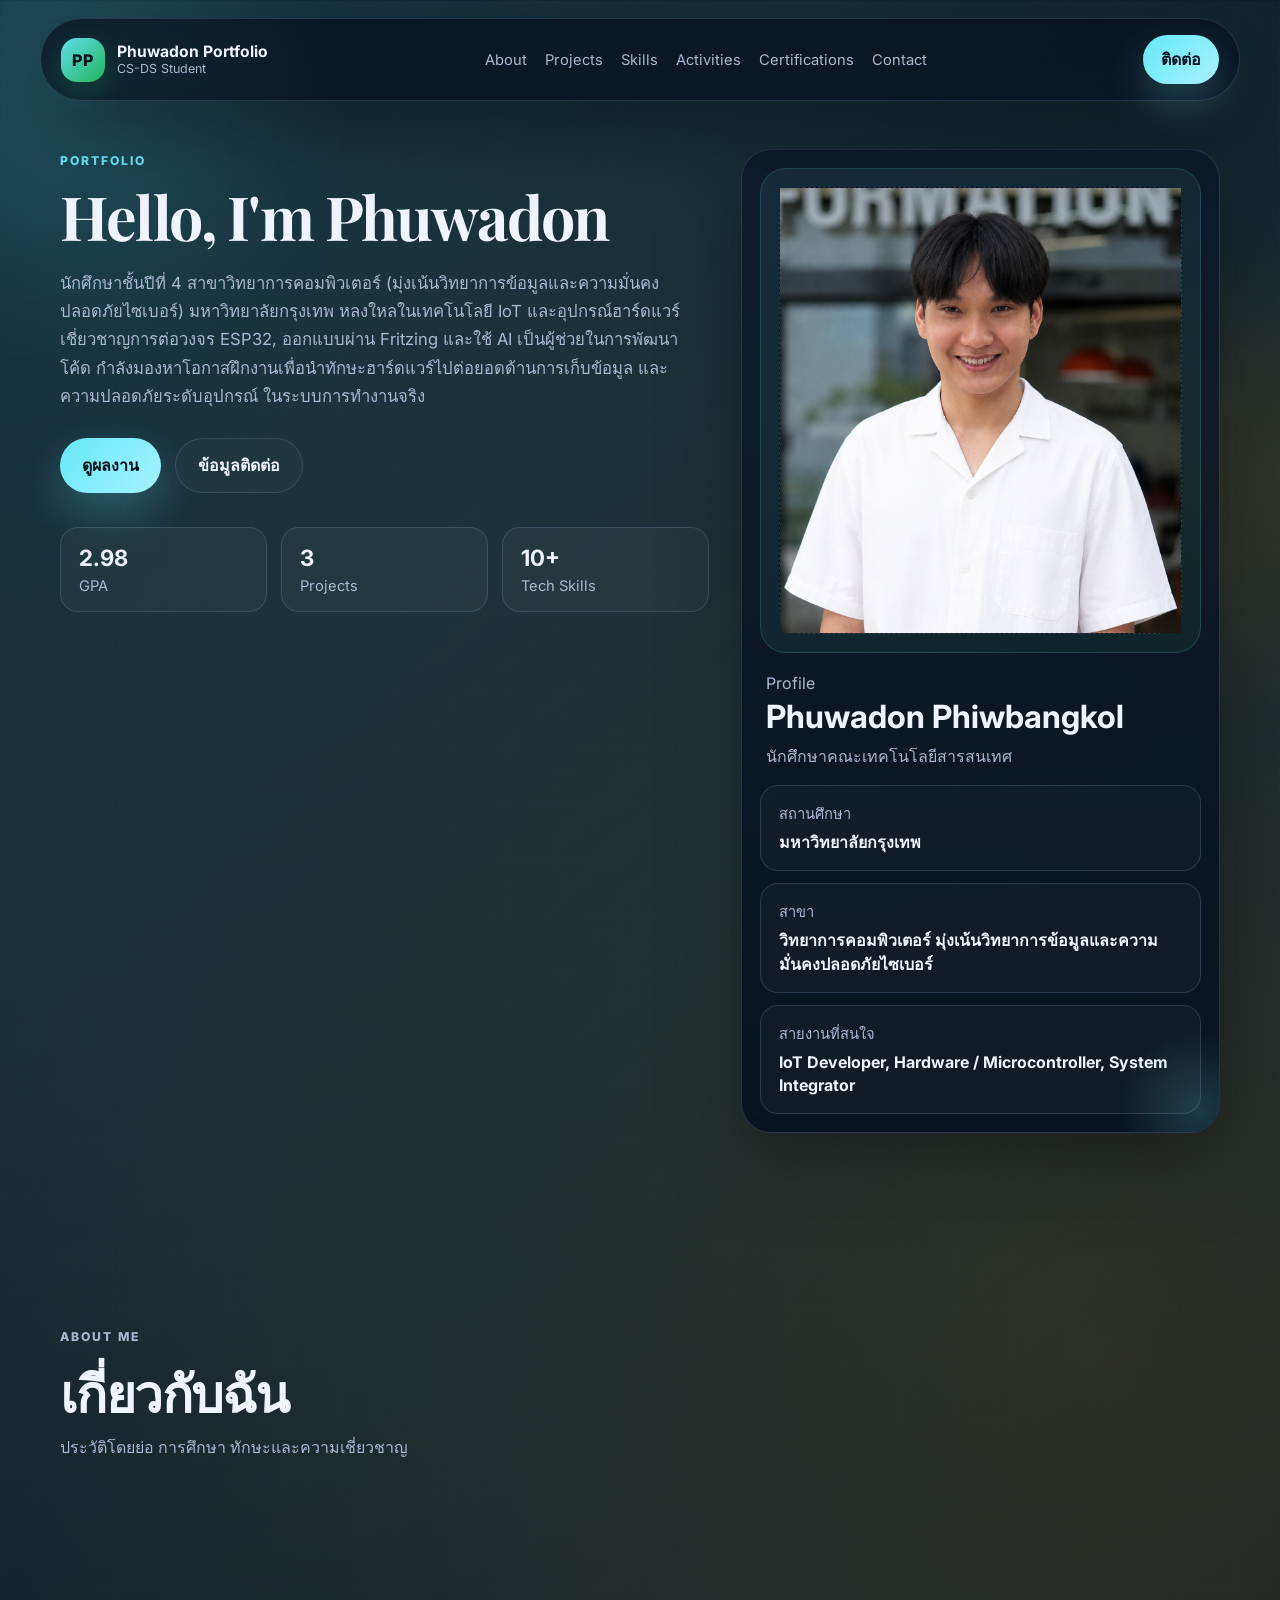
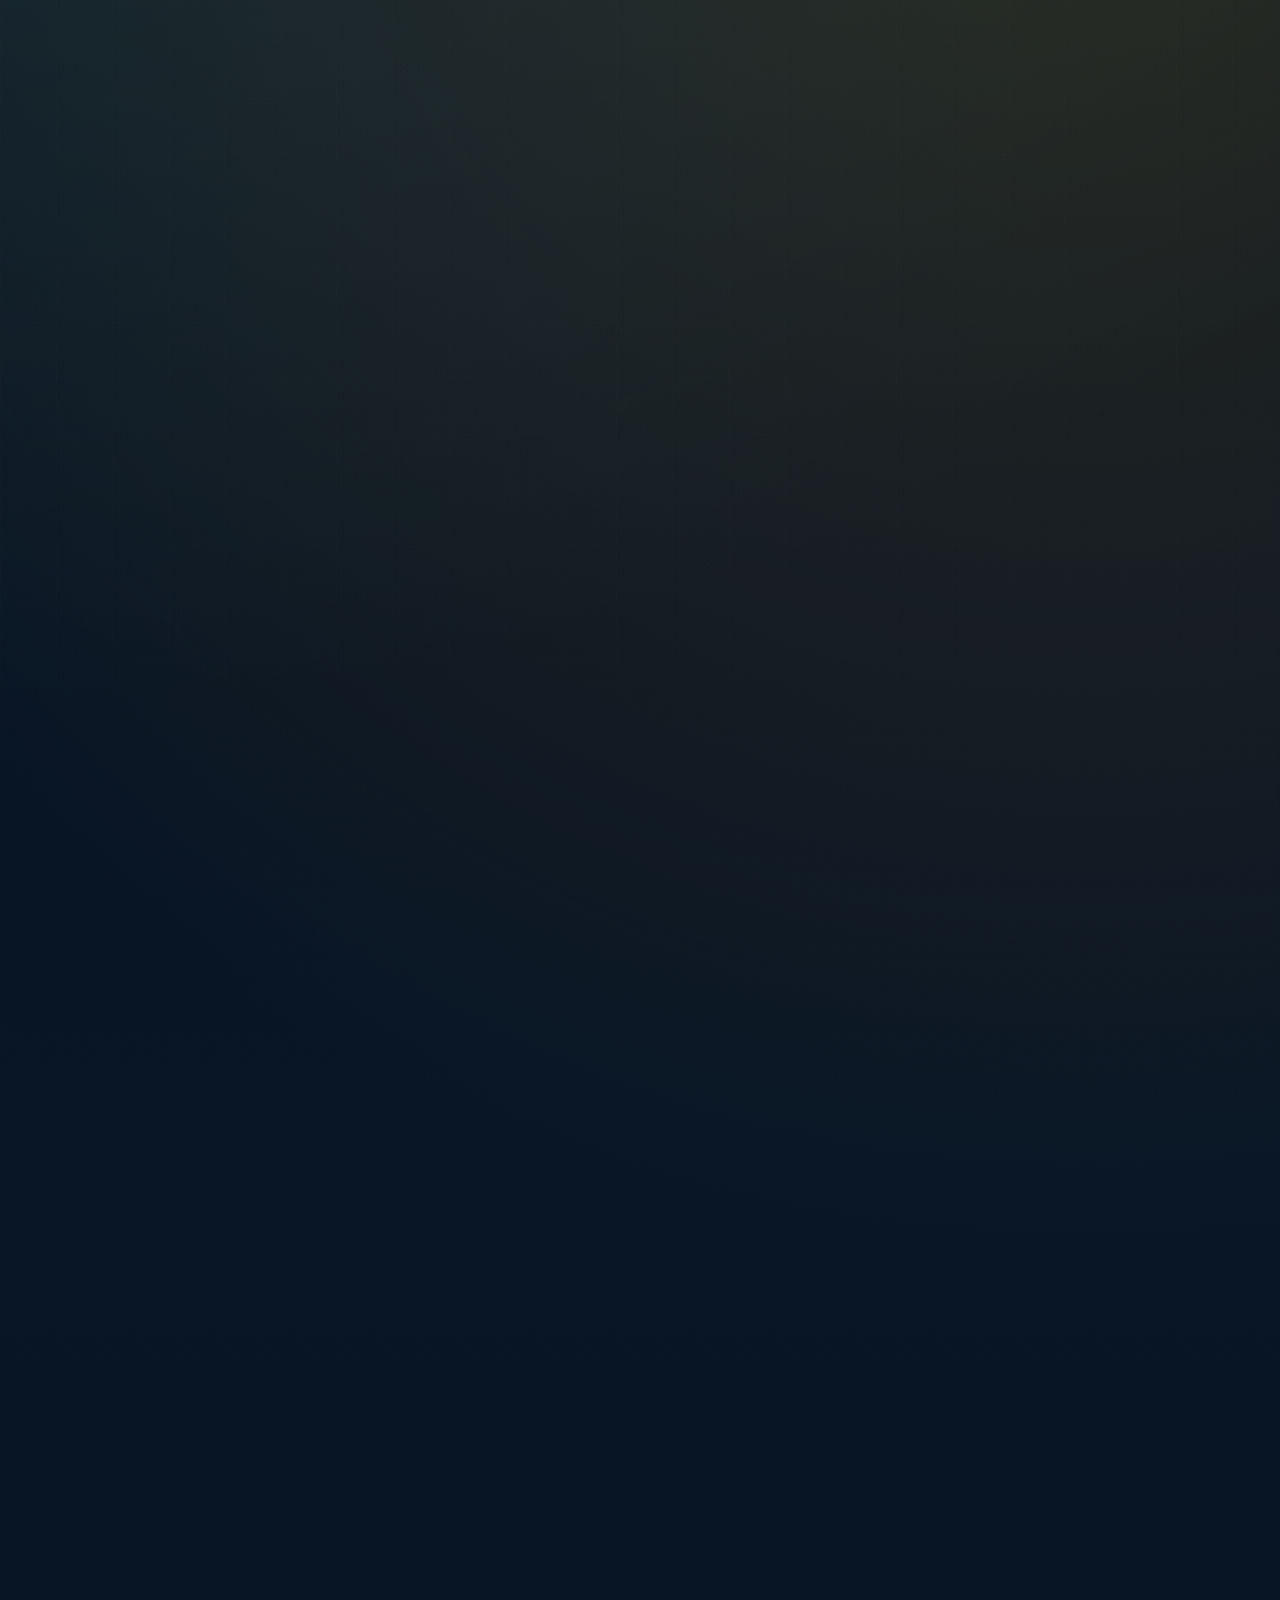
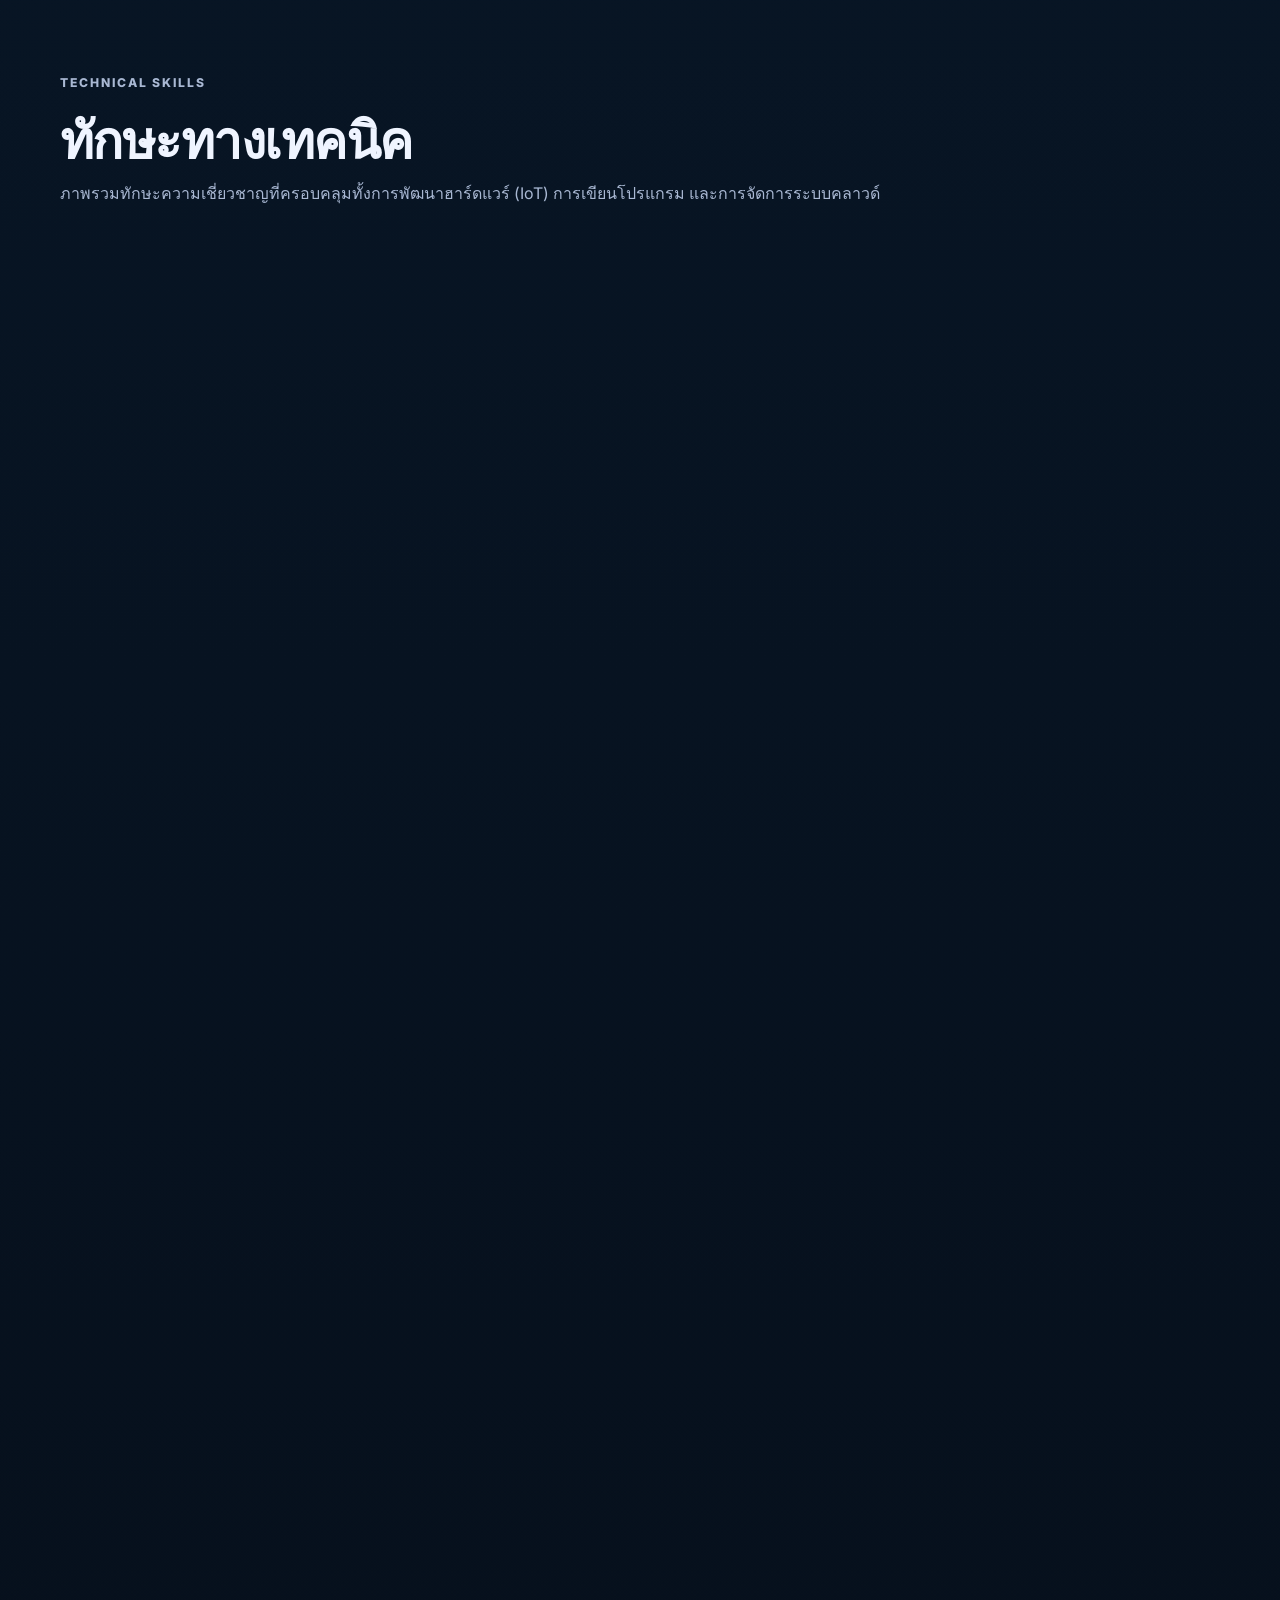
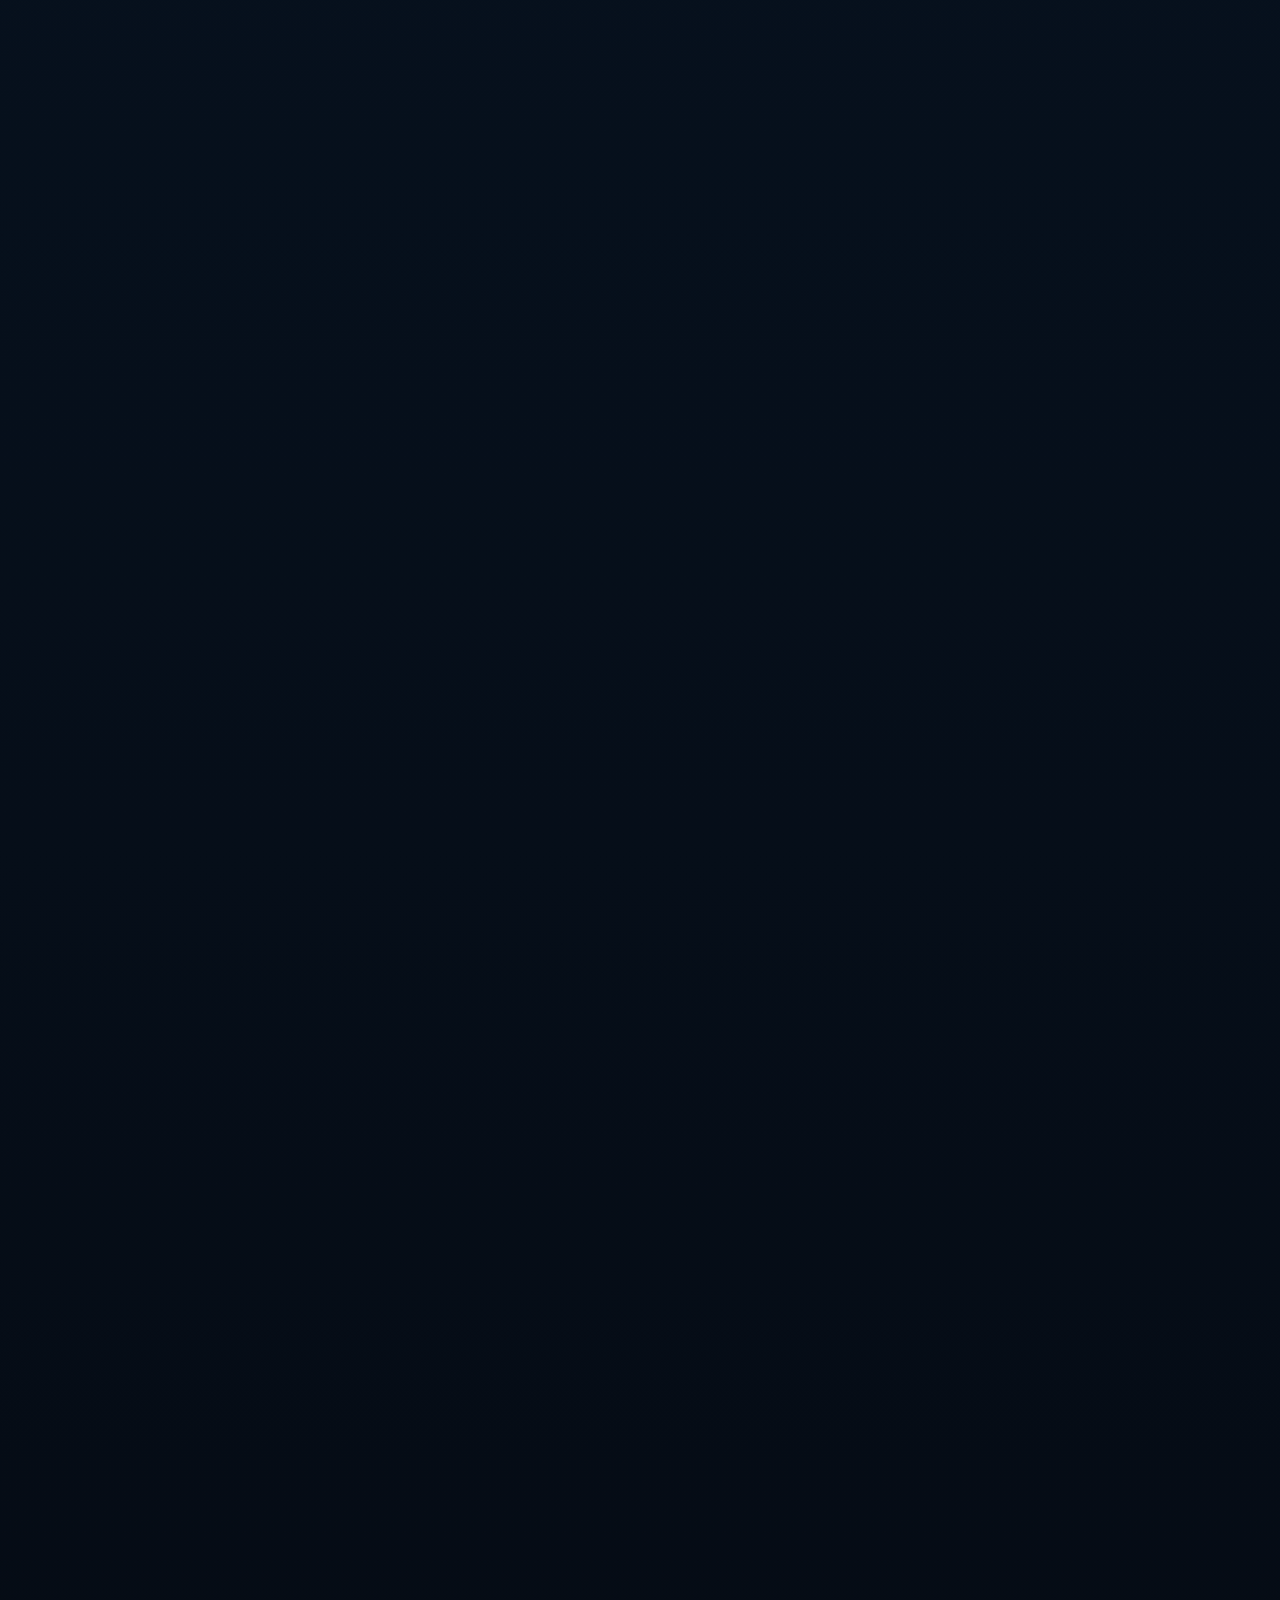
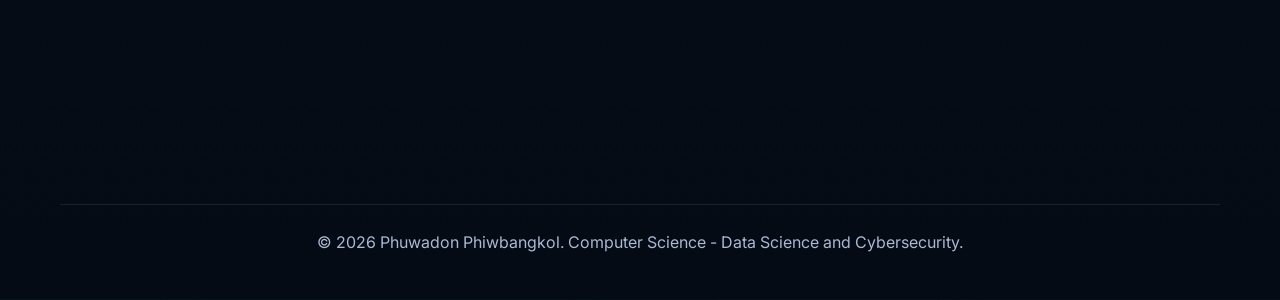
==== commit ab2f9db4: "Update project buttons UI" ====
--- a/index.html
+++ b/index.html
@@ -41,7 +41,7 @@
           <p class="eyebrow">Portfolio</p>
           <h1>Hello, I'm Phuwadon</h1>
           <p class="hero-text">
-            นักศึกษาชั้นปีที่ 3 สาขาวิทยาการคอมพิวเตอร์ (มุ่งเน้นวิทยาการข้อมูลและความมั่นคงปลอดภัยไซเบอร์) มหาวิทยาลัยกรุงเทพ หลงใหลในเทคโนโลยี IoT และอุปกรณ์ฮาร์ดแวร์ เชี่ยวชาญการต่อวงจร ESP32, ออกแบบผ่าน Fritzing และใช้ AI เป็นผู้ช่วยในการพัฒนาโค้ด กำลังมองหาโอกาสฝึกงานเพื่อนำทักษะฮาร์ดแวร์ไปต่อยอดด้านการเก็บข้อมูล และความปลอดภัยระดับอุปกรณ์ ในระบบการทำงานจริง
+            นักศึกษาชั้นปีที่ 4 สาขาวิทยาการคอมพิวเตอร์ (มุ่งเน้นวิทยาการข้อมูลและความมั่นคงปลอดภัยไซเบอร์) มหาวิทยาลัยกรุงเทพ หลงใหลในเทคโนโลยี IoT และอุปกรณ์ฮาร์ดแวร์ เชี่ยวชาญการต่อวงจร ESP32, ออกแบบผ่าน Fritzing และใช้ AI เป็นผู้ช่วยในการพัฒนาโค้ด กำลังมองหาโอกาสฝึกงานเพื่อนำทักษะฮาร์ดแวร์ไปต่อยอดด้านการเก็บข้อมูล และความปลอดภัยระดับอุปกรณ์ ในระบบการทำงานจริง
           </p>
 
           <div class="hero-actions">
@@ -111,7 +111,7 @@
           <article class="panel reveal">
             <h3>การศึกษา</h3>
             <ul class="detail-list">
-              <li><strong>ระดับการศึกษา:</strong> ปริญญาตรี (กำลังศึกษาอยู่ชั้นปีที่ 3)</li>
+              <li><strong>ระดับการศึกษา:</strong> ปริญญาตรี (กำลังศึกษาอยู่ชั้นปีที่ 4)</li>
               <li><strong>สถาบัน:</strong> มหาวิทยาลัยกรุงเทพ</li>
               <li><strong>สาขา:</strong> วิทยาการคอมพิวเตอร์ (มุ่งเน้นวิทยาการข้อมูลและความมั่นคงปลอดภัยไซเบอร์)</li>
               <li><strong>เกรดเฉลี่ยสะสม:</strong> 2.98</li>
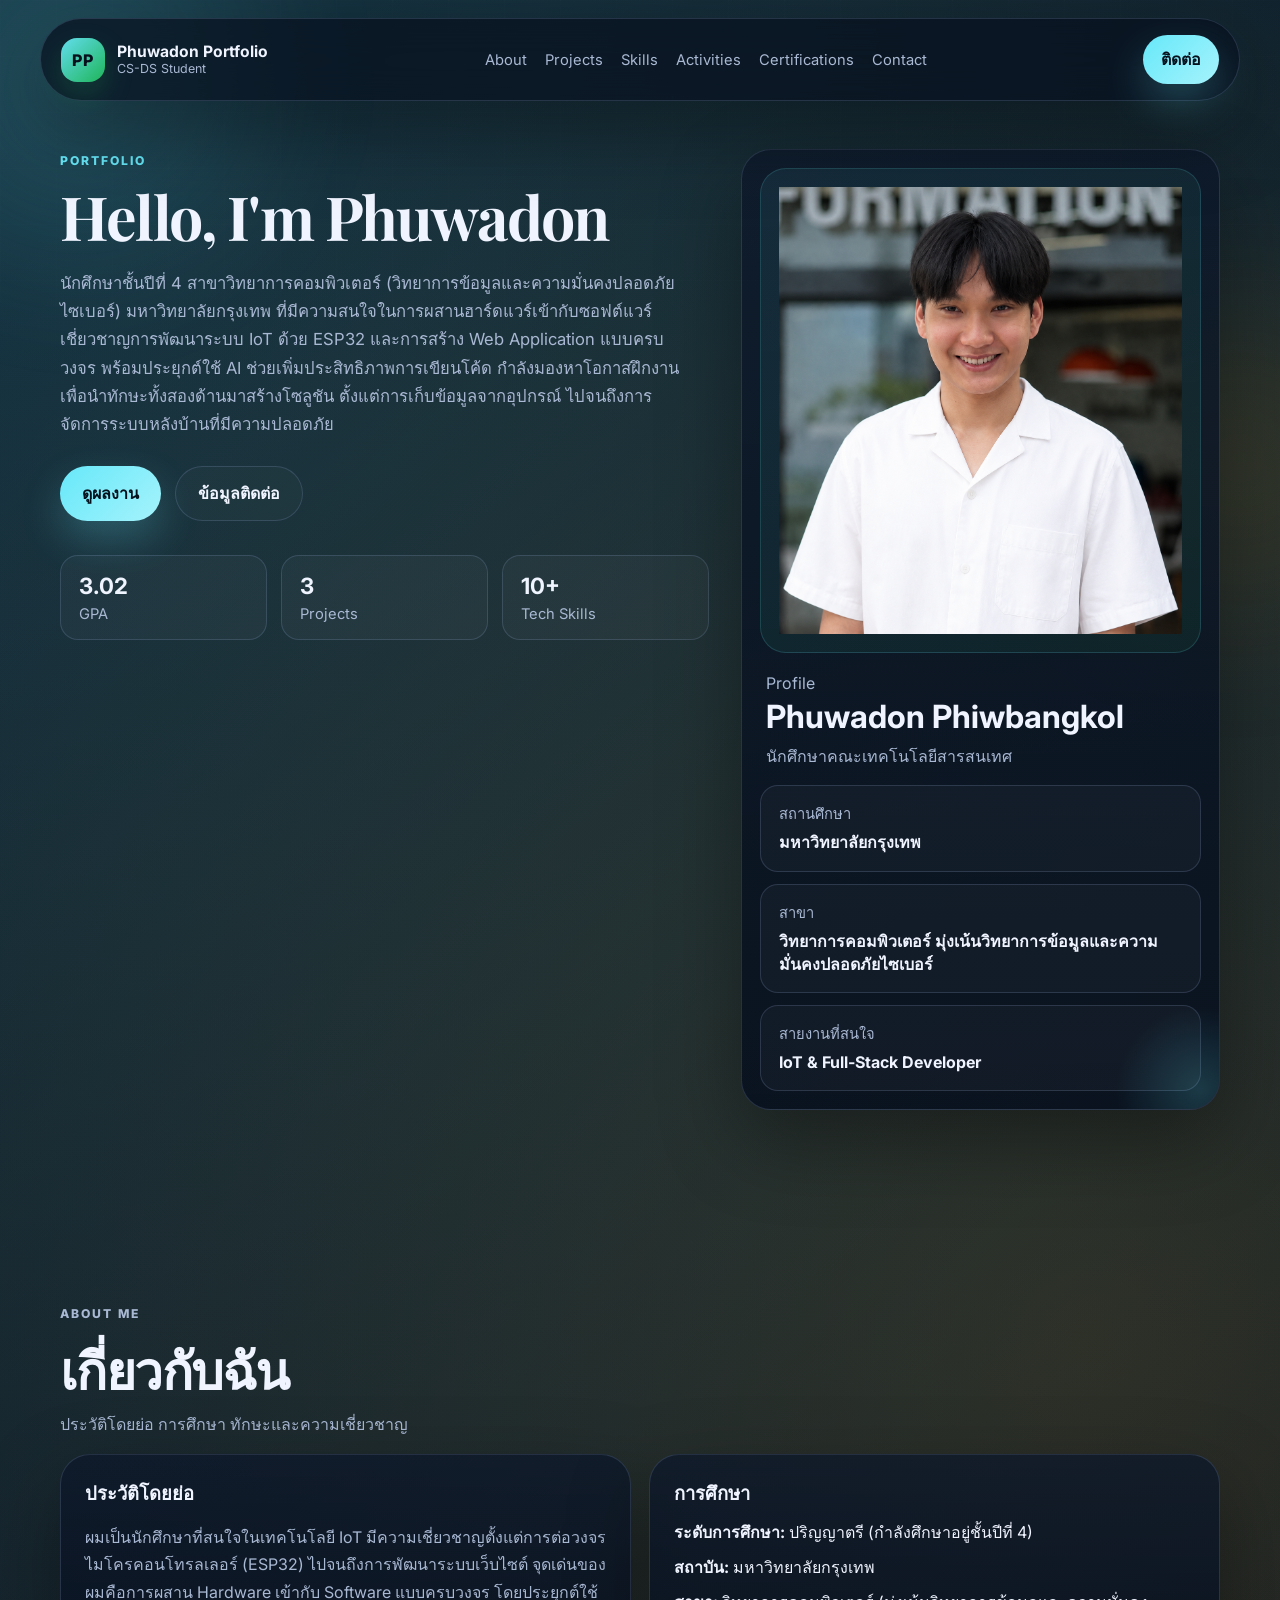
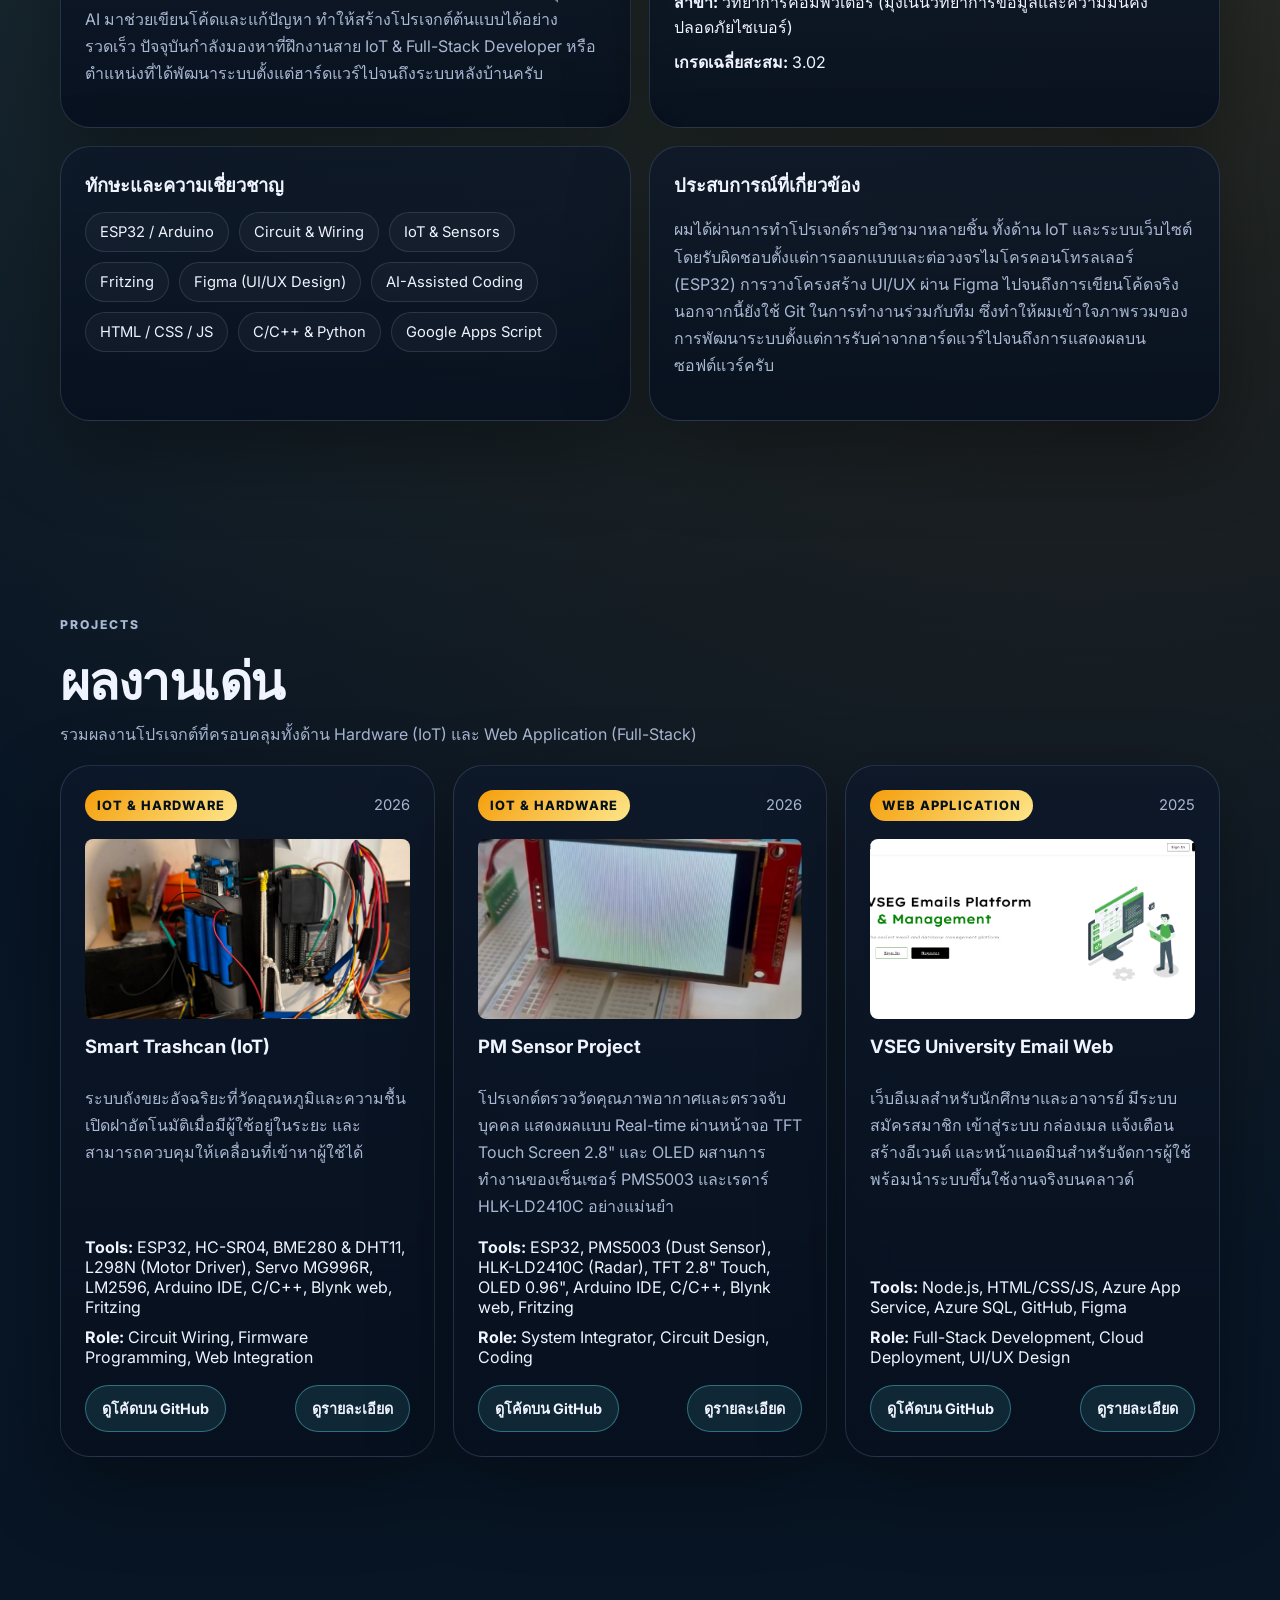
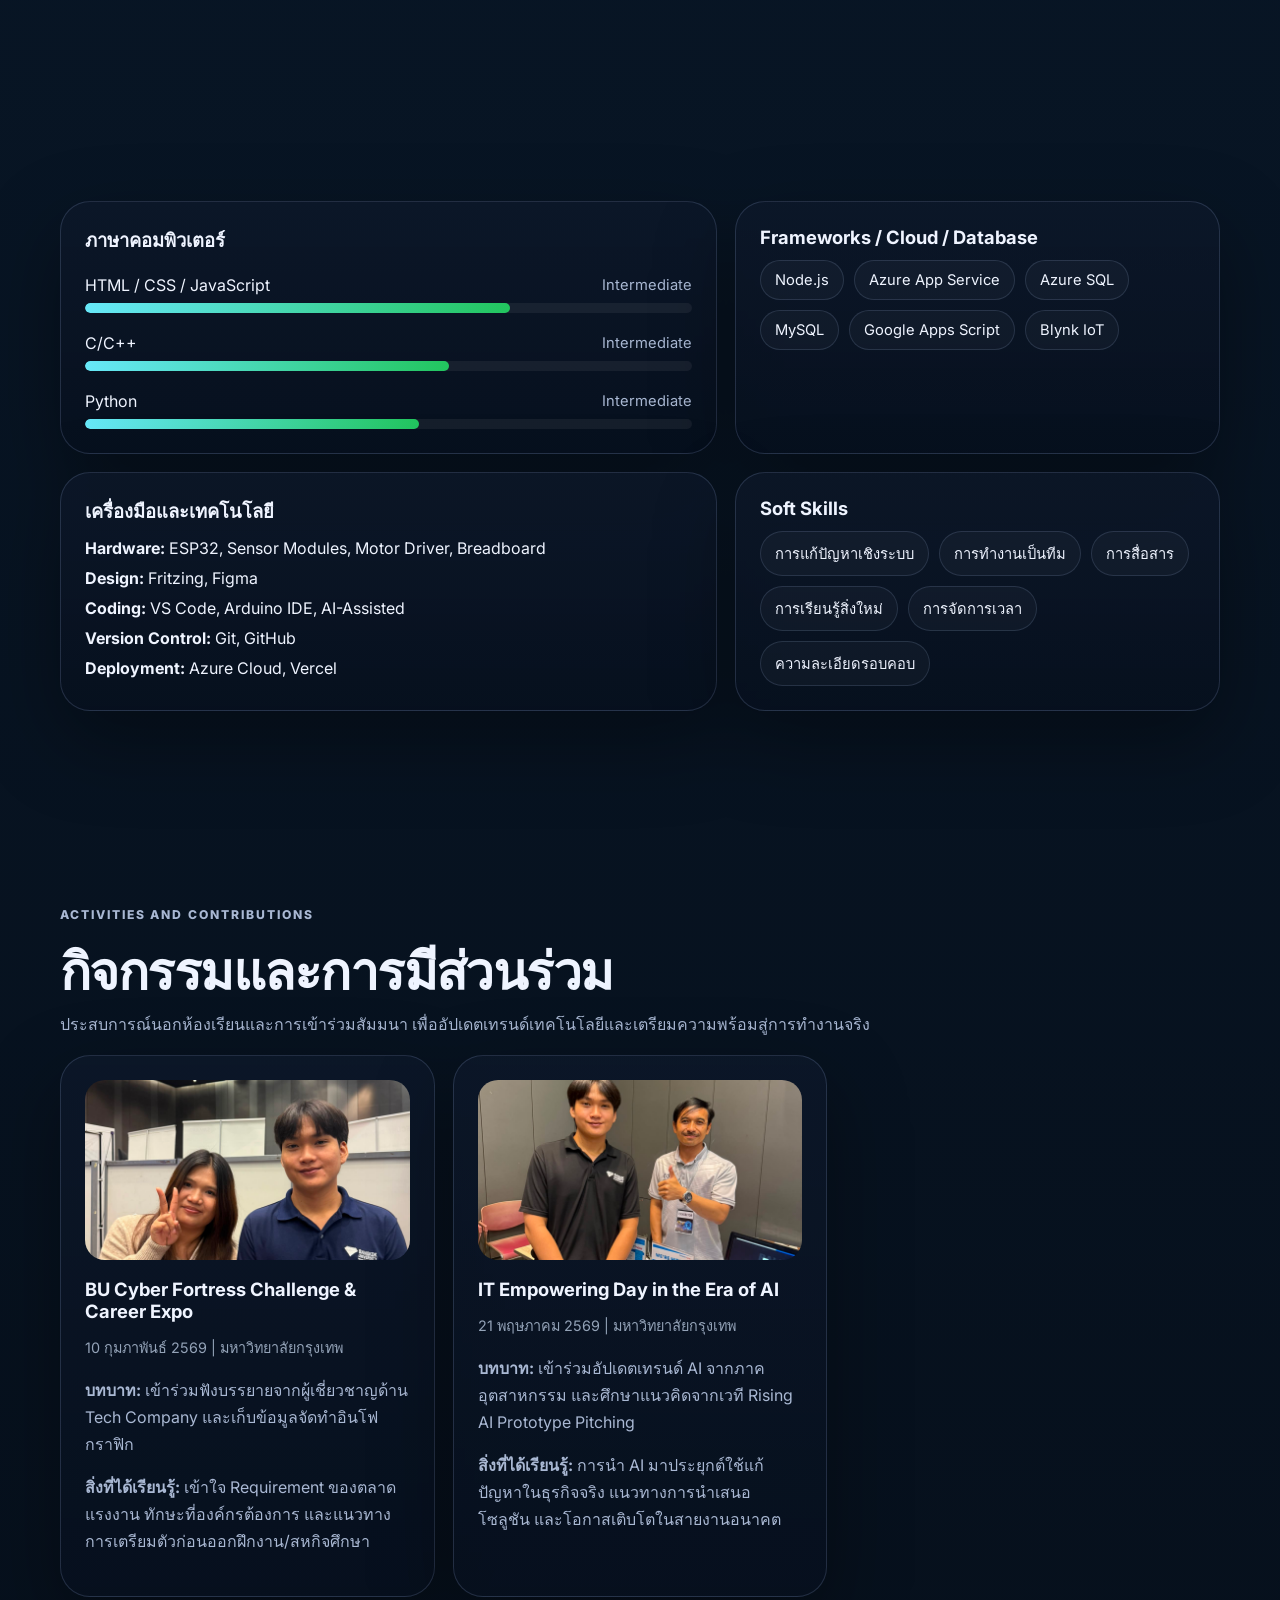
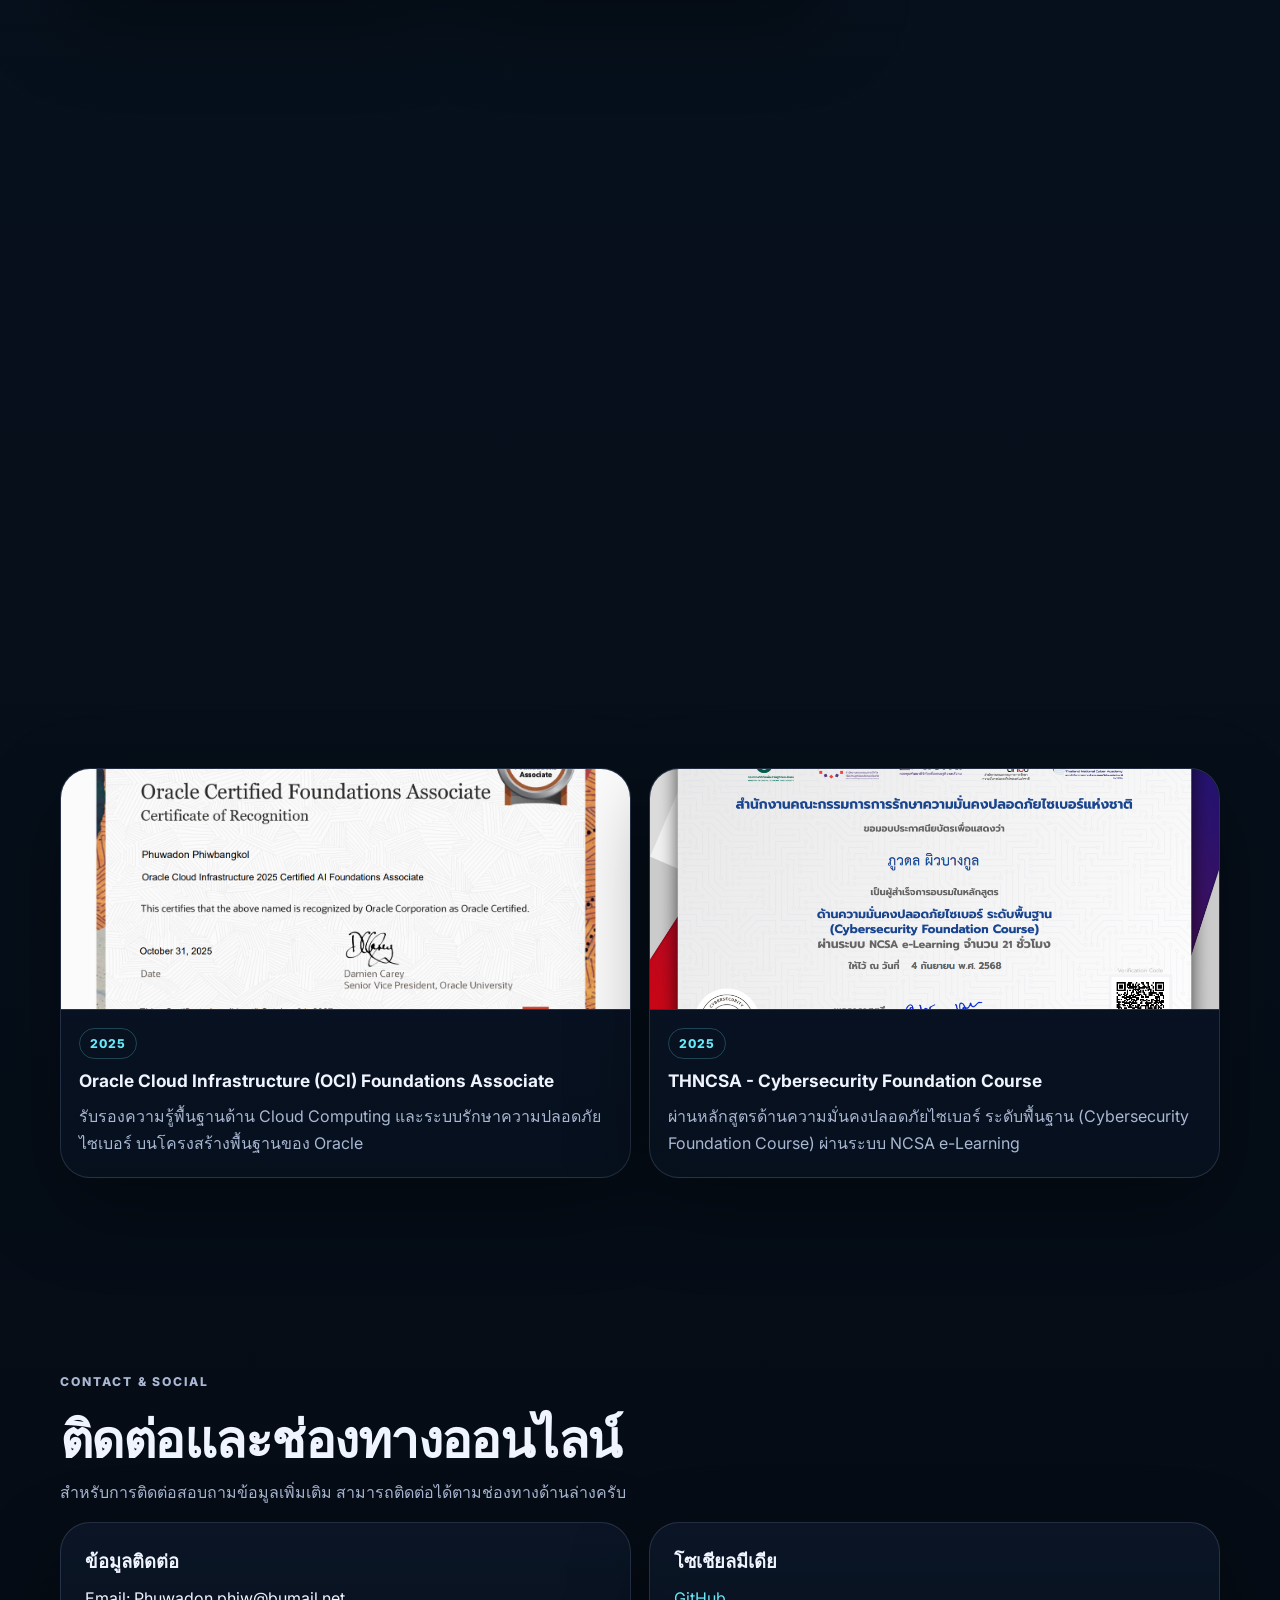
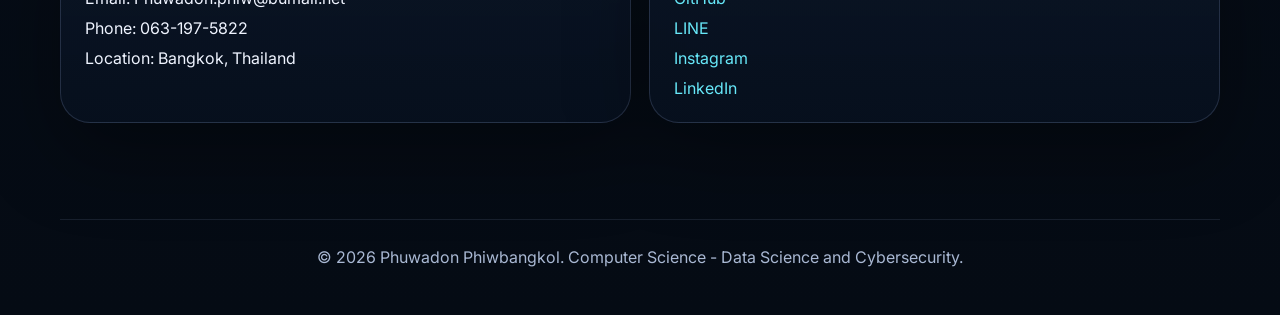
==== commit 35392d96: "Update" ====
--- a/index.html
+++ b/index.html
@@ -35,13 +35,13 @@
       <a class="cta cta-small" href="#contact">ติดต่อ</a>
     </header>
 
-    <main>
+    <main class="page">
       <section class="hero section" id="home">
         <div class="hero-copy reveal">
           <p class="eyebrow">Portfolio</p>
           <h1>Hello, I'm Phuwadon</h1>
           <p class="hero-text">
-            นักศึกษาชั้นปีที่ 4 สาขาวิทยาการคอมพิวเตอร์ (มุ่งเน้นวิทยาการข้อมูลและความมั่นคงปลอดภัยไซเบอร์) มหาวิทยาลัยกรุงเทพ หลงใหลในเทคโนโลยี IoT และอุปกรณ์ฮาร์ดแวร์ เชี่ยวชาญการต่อวงจร ESP32, ออกแบบผ่าน Fritzing และใช้ AI เป็นผู้ช่วยในการพัฒนาโค้ด กำลังมองหาโอกาสฝึกงานเพื่อนำทักษะฮาร์ดแวร์ไปต่อยอดด้านการเก็บข้อมูล และความปลอดภัยระดับอุปกรณ์ ในระบบการทำงานจริง
+            นักศึกษาชั้นปีที่ 4 สาขาวิทยาการคอมพิวเตอร์ (วิทยาการข้อมูลและความมั่นคงปลอดภัยไซเบอร์) มหาวิทยาลัยกรุงเทพ ที่มีความสนใจในการผสานฮาร์ดแวร์เข้ากับซอฟต์แวร์ เชี่ยวชาญการพัฒนาระบบ IoT ด้วย ESP32 และการสร้าง Web Application แบบครบวงจร พร้อมประยุกต์ใช้ AI ช่วยเพิ่มประสิทธิภาพการเขียนโค้ด กำลังมองหาโอกาสฝึกงานเพื่อนำทักษะทั้งสองด้านมาสร้างโซลูชัน ตั้งแต่การเก็บข้อมูลจากอุปกรณ์ ไปจนถึงการจัดการระบบหลังบ้านที่มีความปลอดภัย
           </p>
 
           <div class="hero-actions">
@@ -51,7 +51,7 @@
 
           <div class="hero-stats">
             <article>
-                <strong>2.98</strong>
+                <strong>3.02</strong>
                 <span>GPA</span>
             </article>
             <article>
@@ -87,7 +87,7 @@
             </div>
             <div>
               <span>สายงานที่สนใจ</span>
-              <strong>IoT Developer, Hardware / Microcontroller, System Integrator</strong>
+              <strong>IoT & Full-Stack Developer</strong>
             </div>
           </div>
         </div>
@@ -104,7 +104,7 @@
           <article class="panel reveal">
             <h3>ประวัติโดยย่อ</h3>
             <p>
-              ผมเป็นนักศึกษาที่หลงใหลในเทคโนโลยี IoT มีความเชี่ยวชาญด้านการต่อวงจรและใช้งาน Microcontroller เช่น ESP32 จุดเด่นของผมคือการผสาน Hardware เข้ากับ Software โดยประยุกต์ใช้เครื่องมือ AI มาช่วยในการเขียนโค้ดและแก้ปัญหา ทำให้สามารถสร้างโปรเจกต์ต้นแบบ ได้อย่างรวดเร็วและใช้งานได้จริง ปัจจุบันกำลังมองหาที่ฝึกงานสาย IoT หรือนักพัฒนาฮาร์ดแวร์ครับ
+              ผมเป็นนักศึกษาที่สนใจในเทคโนโลยี IoT มีความเชี่ยวชาญตั้งแต่การต่อวงจรไมโครคอนโทรลเลอร์ (ESP32) ไปจนถึงการพัฒนาระบบเว็บไซต์ จุดเด่นของผมคือการผสาน Hardware เข้ากับ Software แบบครบวงจร โดยประยุกต์ใช้ AI มาช่วยเขียนโค้ดและแก้ปัญหา ทำให้สร้างโปรเจกต์ต้นแบบได้อย่างรวดเร็ว ปัจจุบันกำลังมองหาที่ฝึกงานสาย IoT & Full-Stack Developer หรือตำแหน่งที่ได้พัฒนาระบบตั้งแต่ฮาร์ดแวร์ไปจนถึงระบบหลังบ้านครับ
             </p>
           </article>
 
@@ -114,7 +114,7 @@
               <li><strong>ระดับการศึกษา:</strong> ปริญญาตรี (กำลังศึกษาอยู่ชั้นปีที่ 4)</li>
               <li><strong>สถาบัน:</strong> มหาวิทยาลัยกรุงเทพ</li>
               <li><strong>สาขา:</strong> วิทยาการคอมพิวเตอร์ (มุ่งเน้นวิทยาการข้อมูลและความมั่นคงปลอดภัยไซเบอร์)</li>
-              <li><strong>เกรดเฉลี่ยสะสม:</strong> 2.98</li>
+              <li><strong>เกรดเฉลี่ยสะสม:</strong> 3.02</li>
             </ul>
           </article>
 
@@ -178,7 +178,7 @@
             <div class="project-image" style="margin-bottom: 16px; border-radius: 8px; overflow: hidden;">
               <img src="PJ/Pj2_PM/pm_real.jpg" alt="ชื่อโปรเจกต์" style="width: 100%; height: 180px; object-fit: cover; display: block;">
             </div>
-            <h3>PM Project</h3>
+            <h3>PM Sensor Project</h3>
             <p>โปรเจกต์ตรวจวัดคุณภาพอากาศและตรวจจับบุคคล แสดงผลแบบ Real-time ผ่านหน้าจอ TFT Touch Screen 2.8" และ OLED ผสานการทำงานของเซ็นเซอร์ PMS5003 และเรดาร์ HLK-LD2410C อย่างแม่นยำ</p>
             <ul class="project-meta">
               <li><strong>Tools:</strong> ESP32, PMS5003 (Dust Sensor), HLK-LD2410C (Radar), TFT 2.8" Touch, OLED 0.96", Arduino IDE, C/C++, Blynk web, Fritzing</li>
@@ -222,12 +222,12 @@
         <div class="skill-layout">
           <article class="panel reveal">
             <h3>ภาษาคอมพิวเตอร์</h3>
-            <div class="skill-item"><span>C/C++ (ESP32/Arduino)</span><span>Advanced</span></div>
-            <div class="skill-bar"><i style="width: 90%"></i></div>
             <div class="skill-item"><span>HTML / CSS / JavaScript</span><span>Intermediate</span></div>
-            <div class="skill-bar"><i style="width: 75%"></i></div>
+            <div class="skill-bar"><i style="width: 70%"></i></div>
+            <div class="skill-item"><span>C/C++</span><span>Intermediate</span></div>
+            <div class="skill-bar"><i style="width: 60%"></i></div>
             <div class="skill-item"><span>Python</span><span>Intermediate</span></div>
-            <div class="skill-bar"><i style="width: 65%"></i></div>
+            <div class="skill-bar"><i style="width: 55%"></i></div>
           </article>
 
           <article class="panel reveal">
@@ -252,6 +252,18 @@
               <li><strong>Deployment:</strong> Azure Cloud, Vercel</li>
             </ul>
           </article>
+
+          <article class="panel reveal">
+            <h3>Soft Skills</h3>
+            <div class="skill-tags">
+              <span>การแก้ปัญหาเชิงระบบ</span>
+              <span>การทำงานเป็นทีม</span>
+              <span>การสื่อสาร</span>
+              <span>การเรียนรู้สิ่งใหม่</span>
+              <span>การจัดการเวลา</span>
+              <span>ความละเอียดรอบคอบ</span>
+            </div>
+          </article>
         </div>
       </section>
 
@@ -328,12 +340,12 @@
 
           <article class="certificate-card reveal">
             <div class="certificate-image">
-              <img class="zoomable" data-caption="English B1.1 - Speexx Certificate" src="certificate/speexx.png" alt="ใบรับรอง Speexx English B1.1" />
+              <img class="zoomable" data-caption="THNCSA - Cybersecurity Foundation Course" src="certificate/THNCSA.png" alt="ใบรับรอง THNCSA Cybersecurity Foundation Course" />
             </div>
             <div class="certificate-body">
               <span class="certificate-year">2025</span>
-              <h3>English B1.1 - Speexx Certificate</h3>
-              <p>ผ่านการประเมินทักษะภาษาอังกฤษตามมาตรฐาน CEFR ระดับ B1 ยืนยันความสามารถในการสื่อสารและการทำงานในสภาพแวดล้อมสากล</p>
+              <h3>THNCSA - Cybersecurity Foundation Course</h3>
+              <p>ผ่านหลักสูตรด้านความมั่นคงปลอดภัยไซเบอร์ ระดับพื้นฐาน (Cybersecurity Foundation Course) ผ่านระบบ NCSA e-Learning</p>
             </div>
           </article>
         </div>
@@ -362,6 +374,7 @@
               <li><a href="https://github.com/Phuwadon999" target="_blank" rel="noopener noreferrer">GitHub</a></li>
               <li><a href="https://line.me/ti/p/uK9Cja1hzD" target="_blank" rel="noopener noreferrer">LINE</a></li>
               <li><a href="https://www.instagram.com/oatter_00?igsh=MWdjOTExYnprZzNndA%3D%3D&utm_source=qr" target="_blank" rel="noopener noreferrer">Instagram</a></li>
+              <li><a href="https://www.linkedin.com/in/phuwadon-p" target="_blank" rel="noopener noreferrer">LinkedIn</a></li>
             </ul>
           </article>
         </div>
--- a/style.css
+++ b/style.css
@@ -35,11 +35,10 @@
     radial-gradient(circle at 85% 20%, rgba(245, 158, 11, 0.15), transparent 28%),
     linear-gradient(180deg, #06101d 0%, #081626 42%, #050b14 100%);
   overflow-x: hidden;
-  animation: page-enter 0.7s ease both;
 }
 
 body.is-ready {
-  animation: page-enter 0.7s ease both;
+  /* animation moved to .page so fixed image modal stays anchored to the viewport */
 }
 
 body::before {
@@ -65,6 +64,10 @@
   text-decoration: none;
 }
 
+.page {
+  animation: page-enter 0.7s ease both;
+}
+
 .section {
   width: var(--container);
   margin: 0 auto;
@@ -309,7 +312,7 @@
   background:
     radial-gradient(circle at 30% 25%, rgba(103, 232, 249, 0.22), transparent 30%),
     linear-gradient(140deg, rgba(15, 23, 42, 0.92), rgba(2, 6, 23, 0.96));
-  border: 1px dashed rgba(255, 255, 255, 0.16);
+  border: none;
   color: var(--muted);
   font-weight: 700;
   letter-spacing: 0.06em;
@@ -358,6 +361,7 @@
 .skill-layout {
   grid-template-columns: 1.15fr 0.85fr;
 }
+
 
 .card-grid {
   display: grid;
@@ -586,7 +590,7 @@
   background:
     linear-gradient(135deg, rgba(103, 232, 249, 0.16), rgba(245, 158, 11, 0.1)),
     radial-gradient(circle at top, rgba(255, 255, 255, 0.08), transparent 55%);
-  border: 1px dashed rgba(255, 255, 255, 0.16);
+  border: none;
 }
 
 .certificate-grid {
@@ -820,6 +824,10 @@
     grid-template-columns: 1fr;
   }
 
+  .soft-skills-heading {
+    display: block;
+  }
+
   .hero-copy h1 {
     max-width: none;
   }
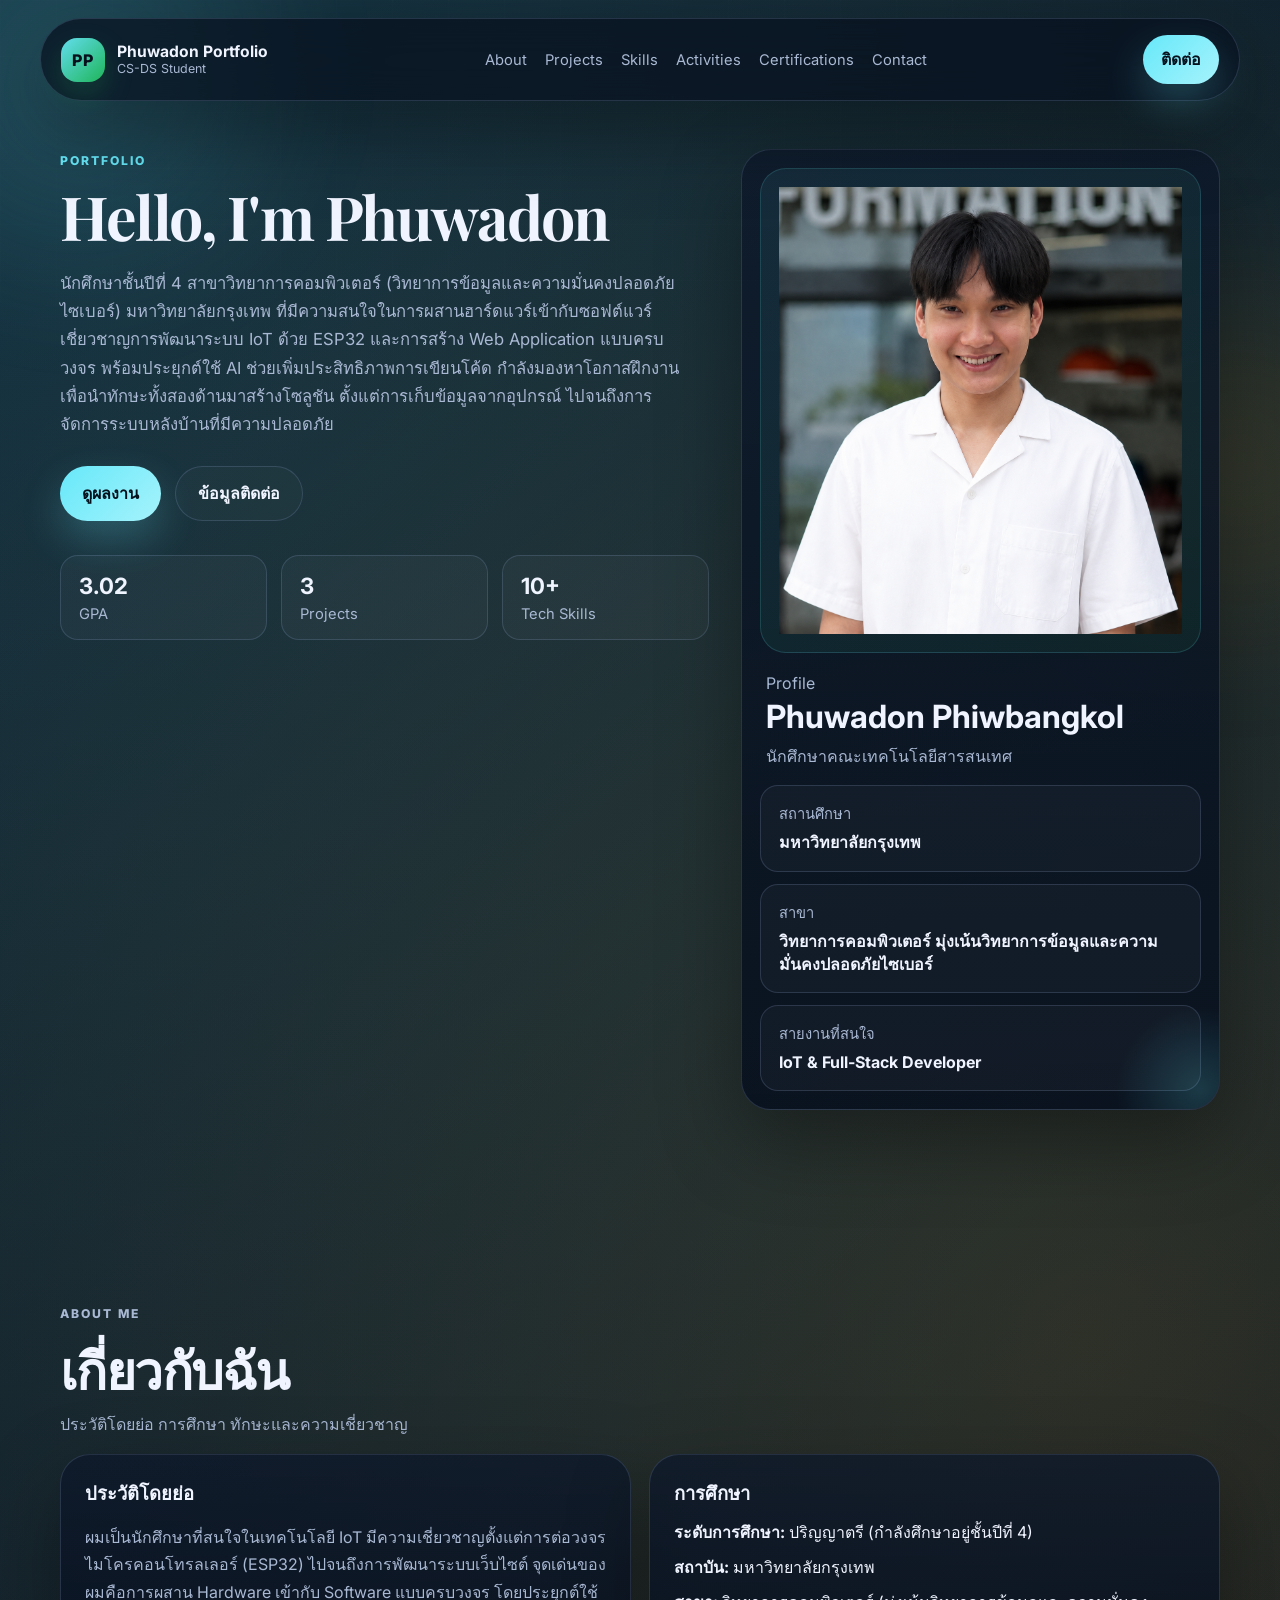
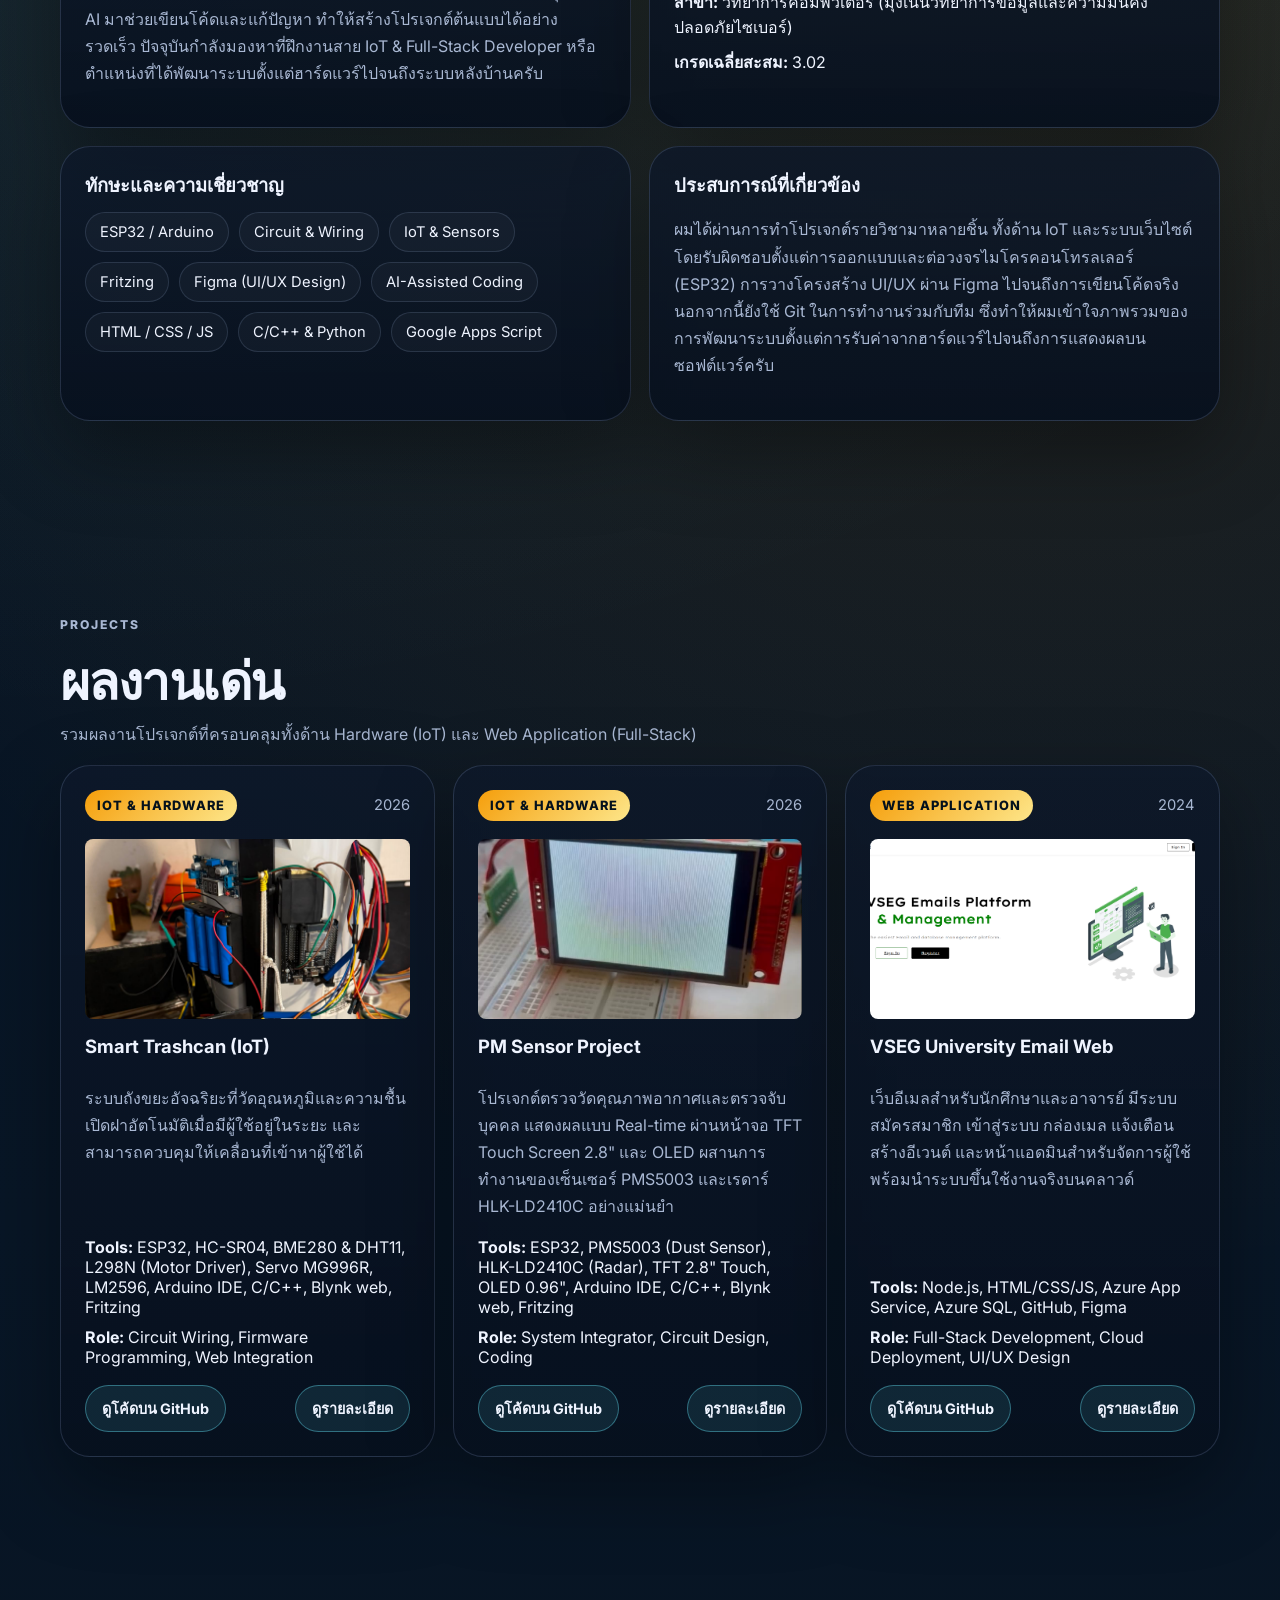
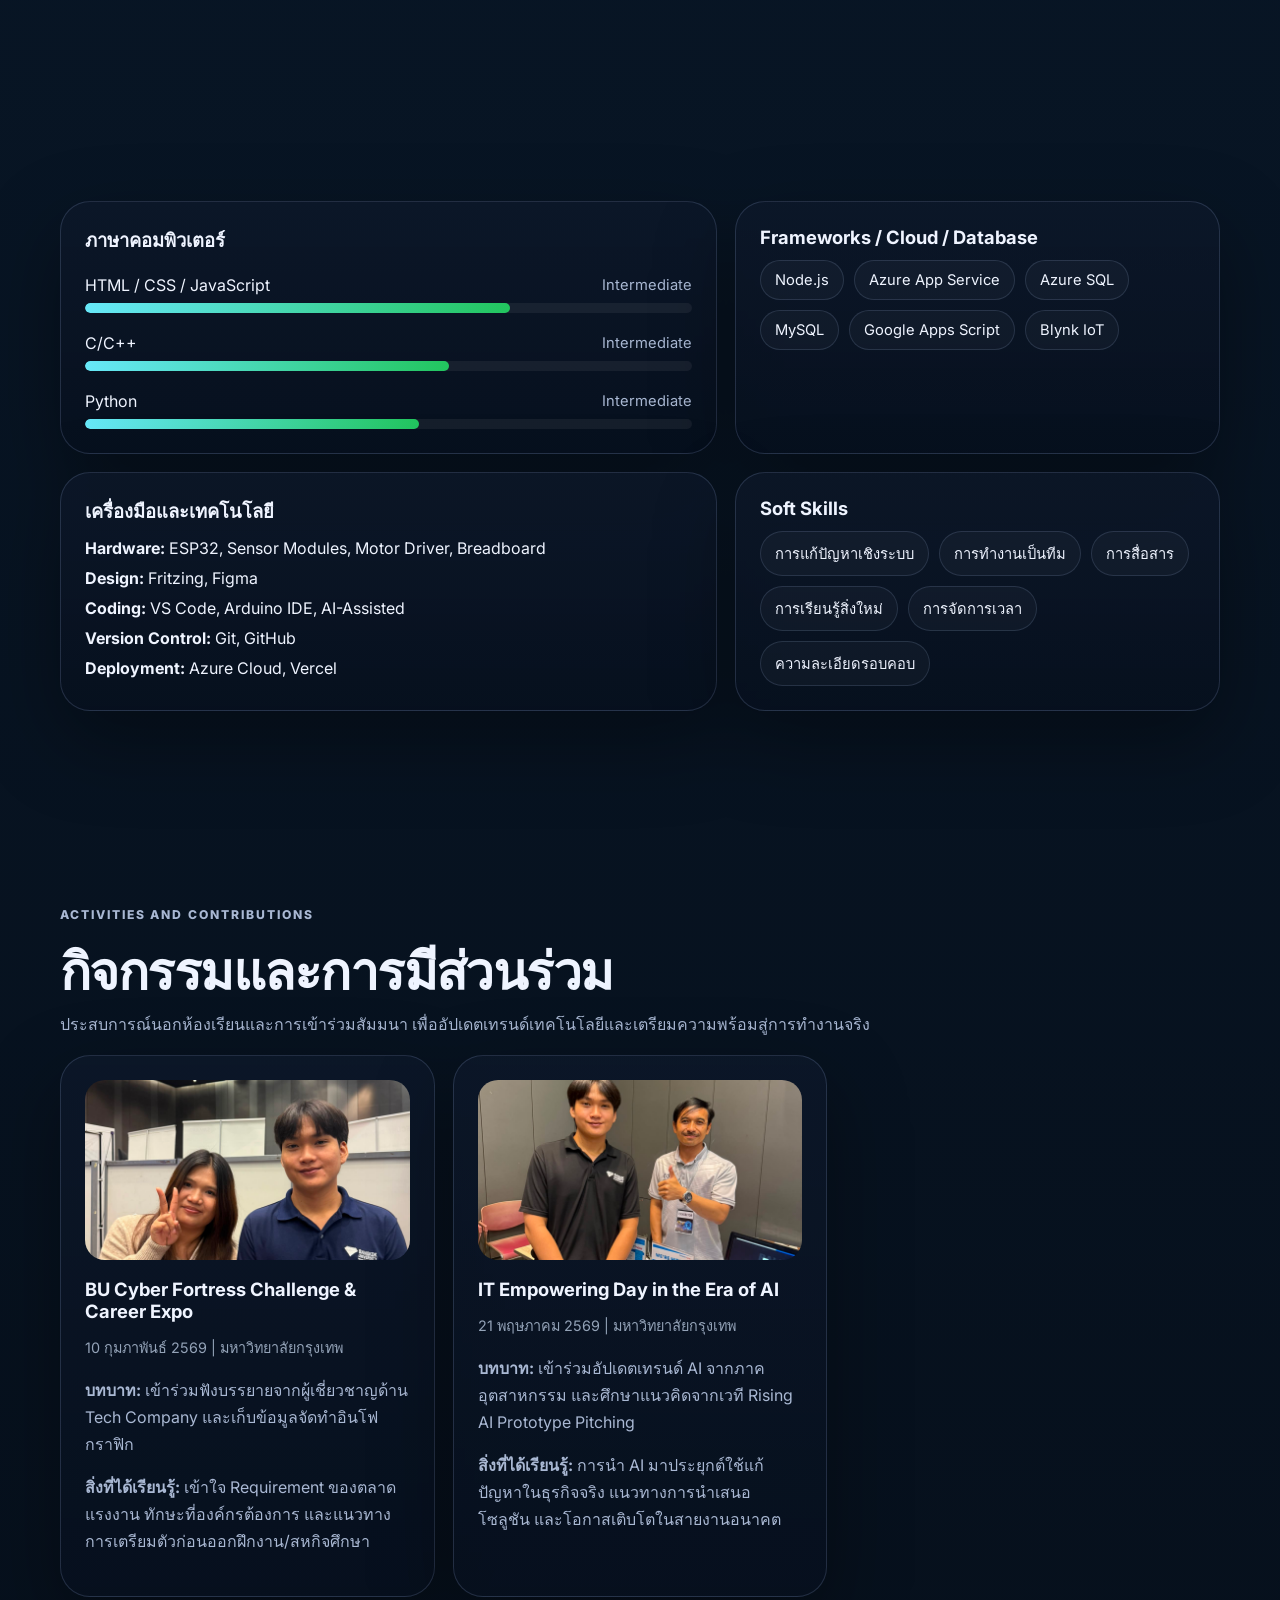
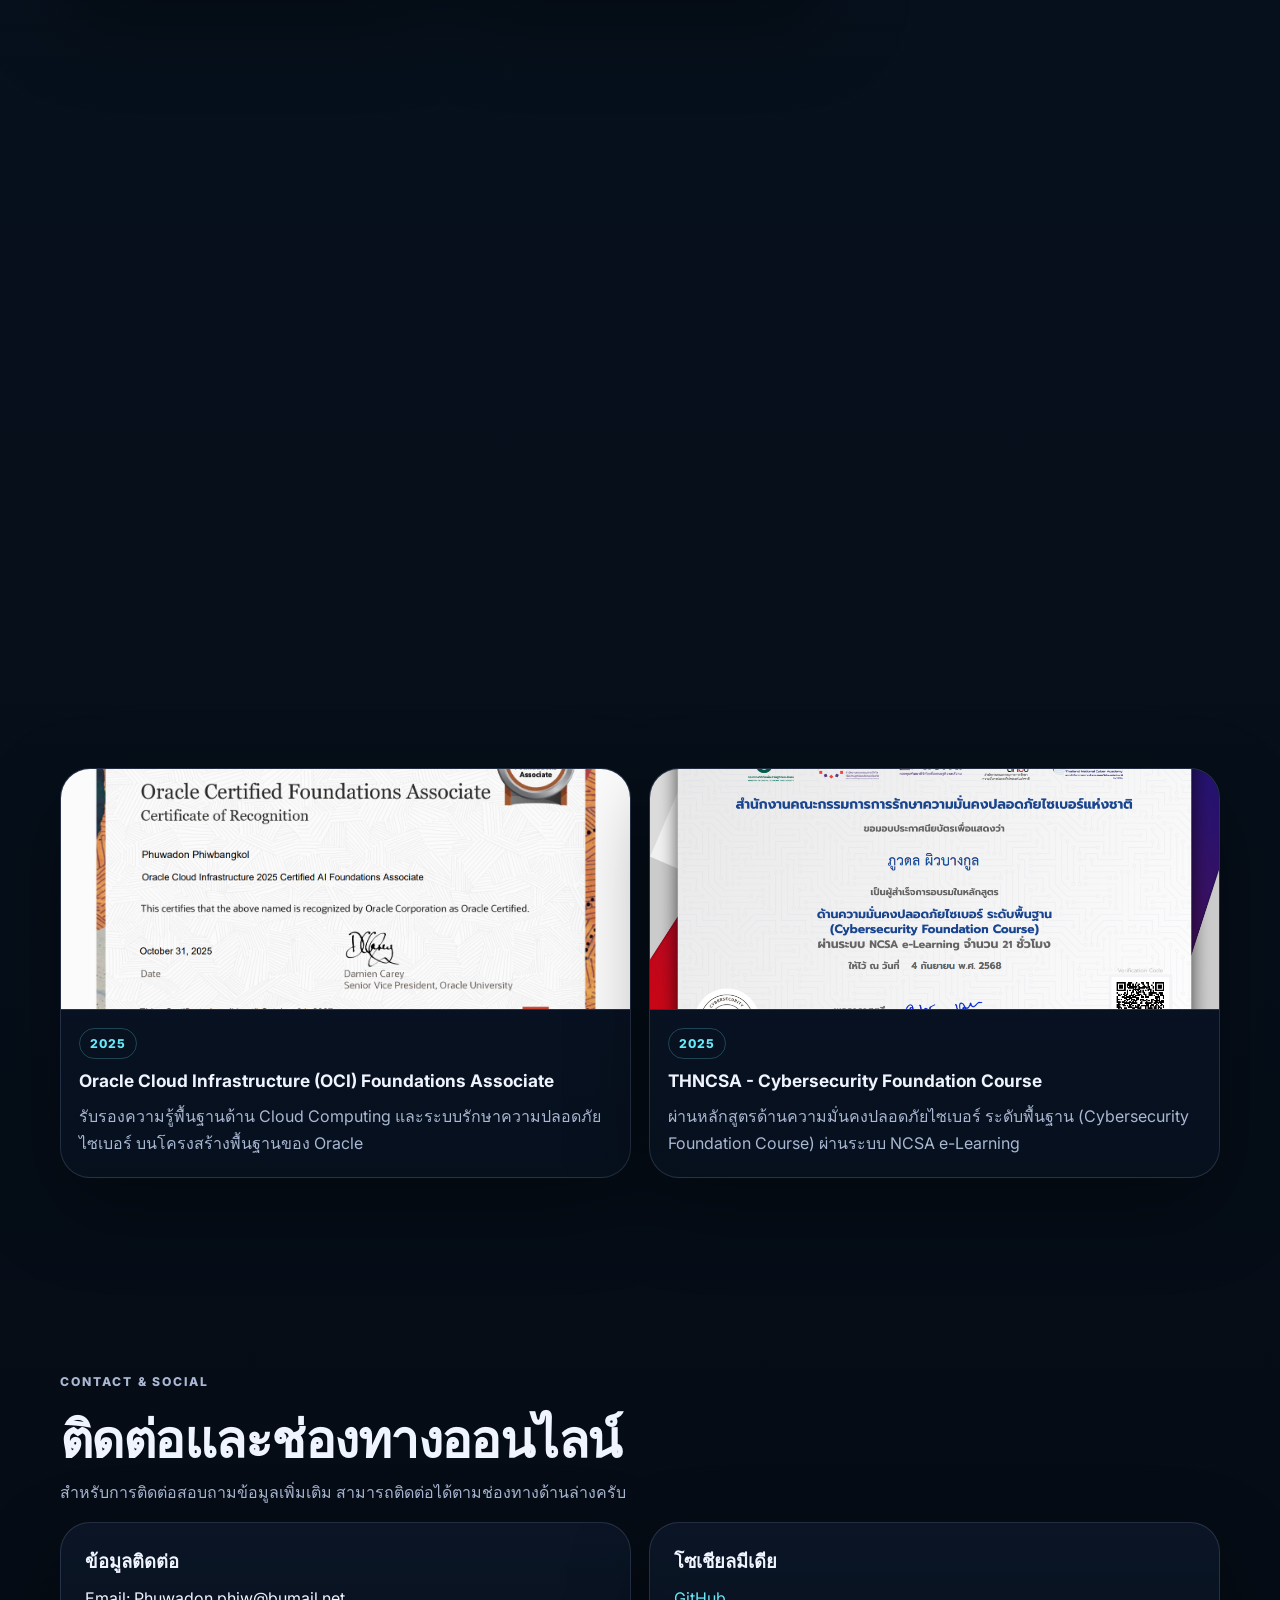
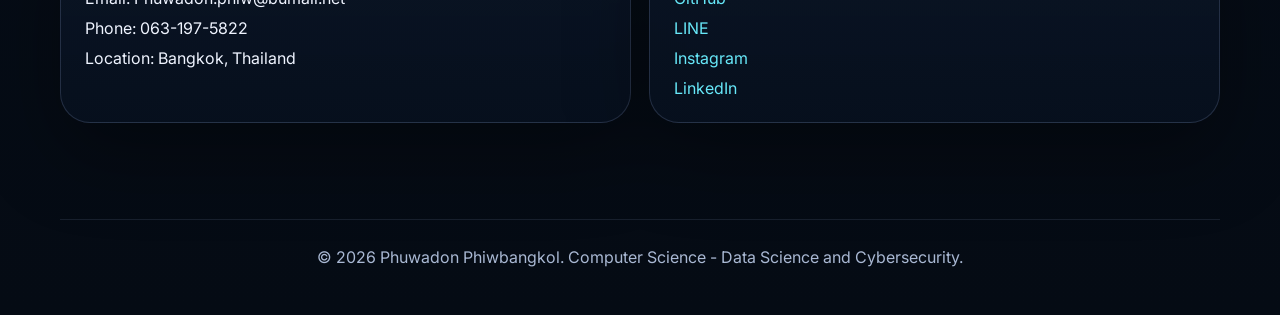
==== commit bdef1a0f: "Update" ====
--- a/index.html
+++ b/index.html
@@ -193,7 +193,7 @@
           <article class="project-card project-link-card reveal" data-href="project-vseg-email.html" tabindex="0" aria-label="ดูรายละเอียดโปรเจกต์ VSEG Email">
             <div class="project-top">
               <span class="project-badge">Web Application</span>
-              <span class="project-year">2025</span>
+              <span class="project-year">2024</span>
             </div>
             <div class="project-image" style="margin-bottom: 16px; border-radius: 8px; overflow: hidden;">
               <img src="PJ/Pj3_emailweb/Homepage.png" alt="ชื่อโปรเจกต์" style="width: 100%; height: 180px; object-fit: cover; display: block;">
--- a/style.css
+++ b/style.css
@@ -37,10 +37,6 @@
   overflow-x: hidden;
 }
 
-body.is-ready {
-  /* animation moved to .page so fixed image modal stays anchored to the viewport */
-}
-
 body::before {
   content: "";
   position: fixed;
